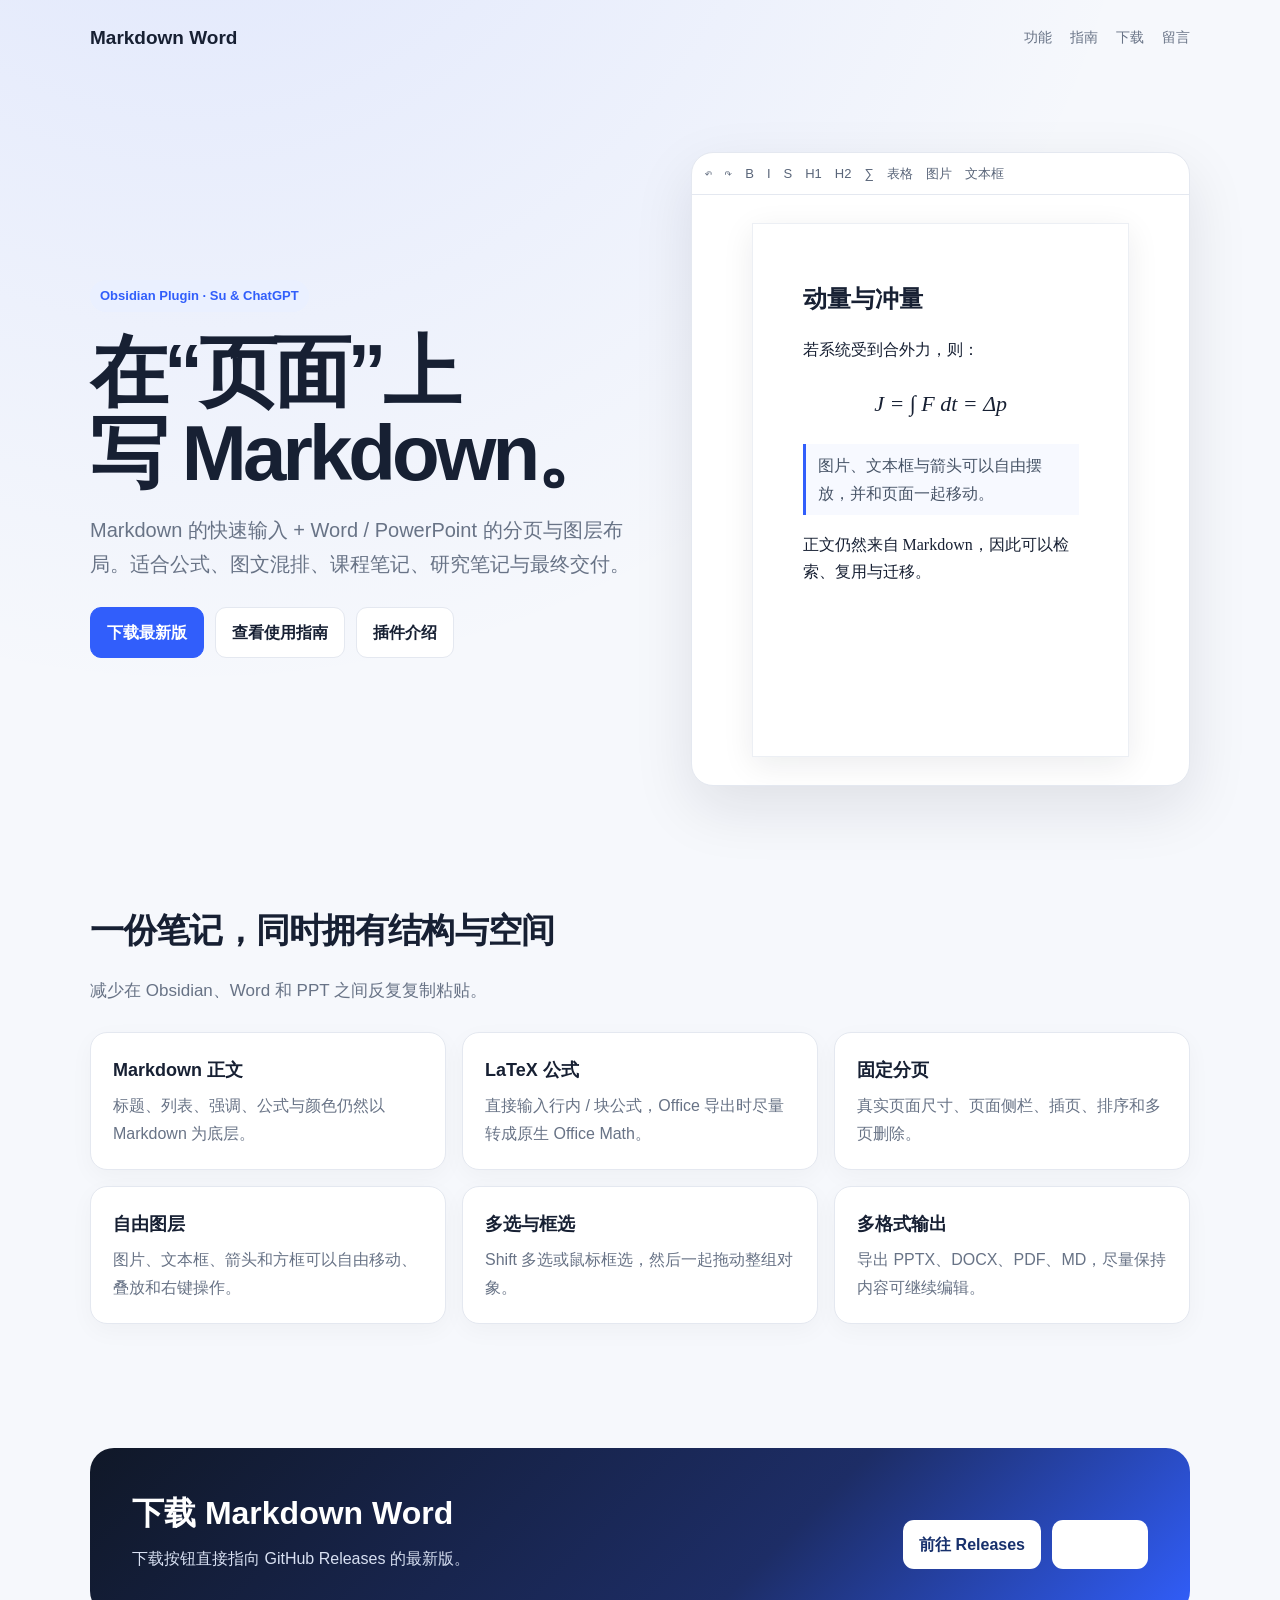
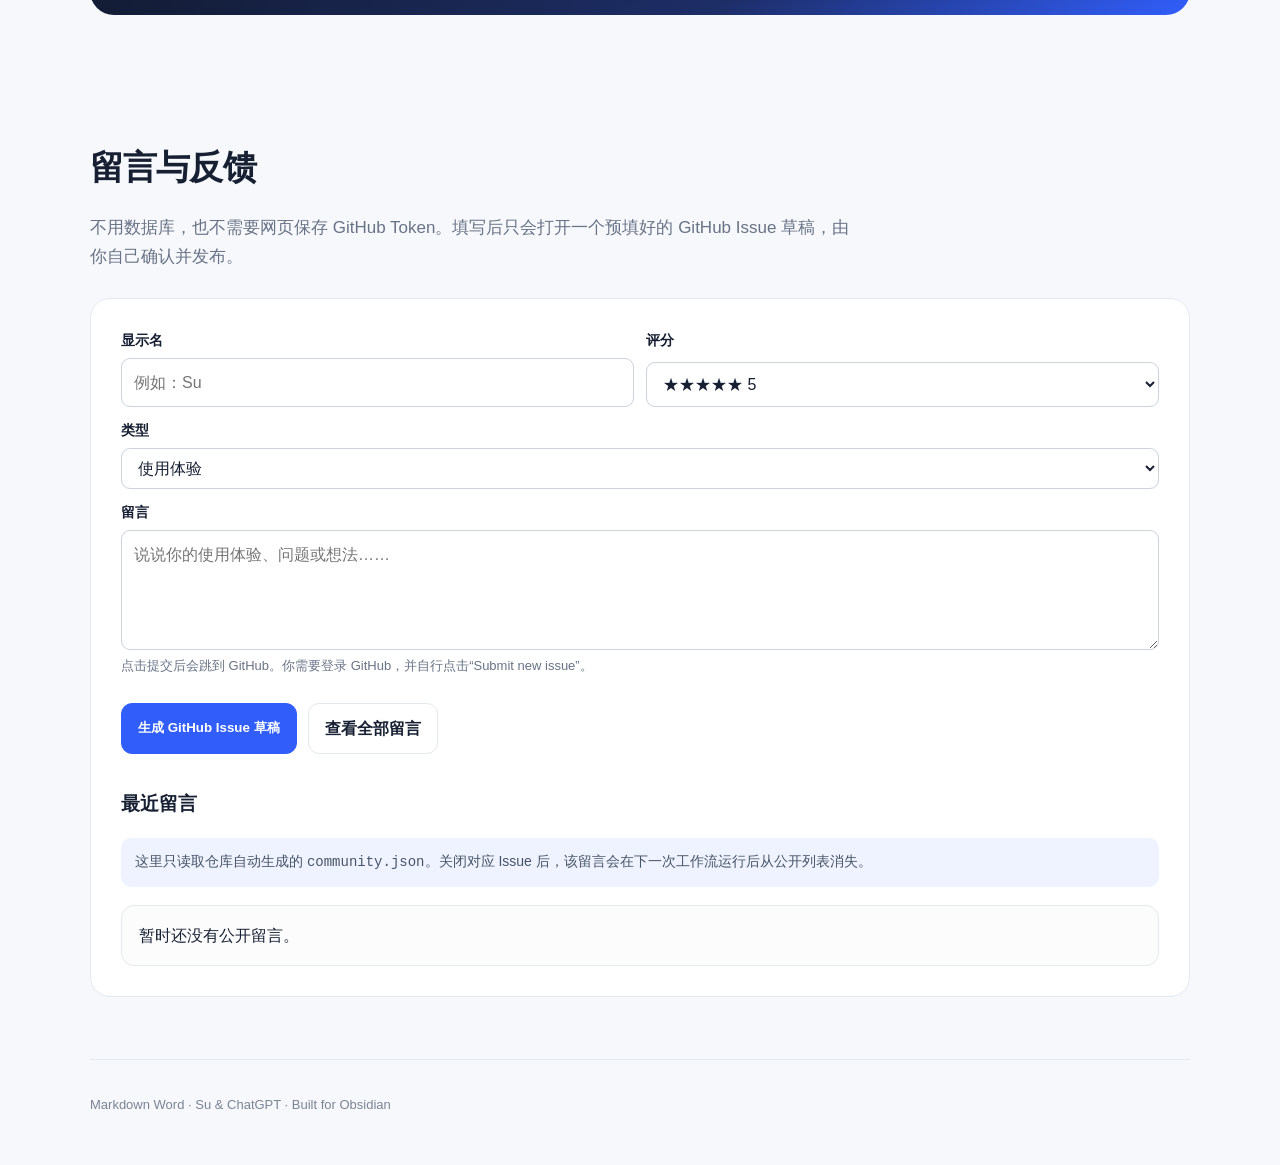
==== docs/index.html @ 2d20d978 "Initial Markdown Word release" ====
<!doctype html>
<html lang="zh-CN">
<head>
<meta charset="utf-8">
<meta name="viewport" content="width=device-width,initial-scale=1">
<meta name="description" content="Markdown Word — 在页面上写 Markdown 的 Obsidian 插件">
<title>Markdown Word</title>
<style>
:root{--bg:#f6f8fc;--card:#fff;--text:#172033;--muted:#687386;--line:#e4e8f0;--blue:#315efb;--dark:#101828;--soft:#eef3ff;--green:#0c8b62}
*{box-sizing:border-box}html{scroll-behavior:smooth}
body{margin:0;font-family:Inter,"Segoe UI","PingFang SC","Microsoft YaHei",sans-serif;color:var(--text);background:radial-gradient(circle at 15% -10%,rgba(49,94,251,.12),transparent 30%),var(--bg);line-height:1.7}
a{text-decoration:none;color:inherit}.wrap{width:min(1100px,92vw);margin:auto}
nav{display:flex;align-items:center;justify-content:space-between;padding:22px 0}.brand{font-weight:850;font-size:19px}.navlinks{display:flex;gap:18px;color:var(--muted);font-size:14px}
.hero{padding:76px 0 54px;display:grid;grid-template-columns:1.05fr .95fr;gap:50px;align-items:center}
.badge{display:inline-block;padding:5px 10px;border-radius:999px;background:#eaf0ff;color:var(--blue);font-size:13px;font-weight:750}
h1{font-size:clamp(46px,7vw,78px);line-height:1.03;letter-spacing:-.05em;margin:20px 0 18px}
.lead{font-size:20px;color:var(--muted);max-width:680px}
.actions{display:flex;gap:11px;flex-wrap:wrap;margin-top:26px}.btn{display:inline-flex;align-items:center;justify-content:center;padding:11px 16px;border-radius:11px;font-weight:750;border:1px solid var(--line);background:white;cursor:pointer}.btn.primary{color:white;background:var(--blue);border-color:var(--blue)}
.mock{background:#fff;border:1px solid var(--line);border-radius:22px;box-shadow:0 22px 60px rgba(16,24,40,.10);overflow:hidden}
.toolbar{height:42px;padding:0 13px;border-bottom:1px solid var(--line);display:flex;align-items:center;gap:11px;color:#596579;font-size:13px}.page{width:76%;aspect-ratio:210/297;margin:28px auto;background:#fff;border:1px solid #eceff4;box-shadow:0 8px 30px rgba(16,24,40,.08);padding:11% 10%;font-family:Georgia,"Times New Roman","Songti SC",serif}.page h3{font-size:24px;margin:0 0 15px}.math{text-align:center;font-size:22px;font-style:italic;margin:22px 0}.note{border-left:3px solid var(--blue);padding:8px 12px;background:#f7f9ff;color:#475467}
section{padding:62px 0}.head{max-width:760px;margin-bottom:26px}.head h2{font-size:34px;margin:0 0 8px;letter-spacing:-.025em}.head p{color:var(--muted);font-size:17px}
.grid{display:grid;grid-template-columns:repeat(3,1fr);gap:16px}.card{background:var(--card);border:1px solid var(--line);padding:22px;border-radius:17px;box-shadow:0 7px 24px rgba(16,24,40,.035)}.card b{font-size:18px}.card p{color:var(--muted);margin:7px 0 0}
.download{background:linear-gradient(135deg,#101828,#1d2d66 62%,#315efb);color:white;border-radius:24px;padding:38px 42px;display:flex;justify-content:space-between;gap:30px;align-items:center}.download p{color:#d8e0f2;margin:5px 0}.download .btn{border:0}
.feedback{background:white;border:1px solid var(--line);border-radius:20px;padding:30px}
.form-grid{display:grid;grid-template-columns:1fr 1fr;gap:12px}.field{display:grid;gap:5px}.field.full{grid-column:1/-1}
label{font-weight:700;font-size:14px}input,select,textarea{width:100%;font:inherit;padding:10px 12px;border:1px solid #ccd3df;border-radius:9px;background:#fff;color:var(--text)}textarea{min-height:120px;resize:vertical}
.hint{font-size:13px;color:var(--muted)}.community-list{display:grid;gap:12px;margin-top:18px}
.comment{padding:16px 17px;border:1px solid var(--line);border-radius:13px;background:#fcfcfd}.comment-top{display:flex;justify-content:space-between;gap:14px}.comment-name{font-weight:800}.comment-meta{color:var(--muted);font-size:13px}.stars{color:#e29a00;letter-spacing:1px}.comment p{white-space:pre-wrap;margin:9px 0 0}
.notice{padding:12px 14px;background:var(--soft);border-radius:10px;color:#475467;font-size:14px}
footer{padding:34px 0 50px;color:#7b8494;font-size:13px;border-top:1px solid var(--line)}
@media(max-width:820px){.hero{grid-template-columns:1fr}.grid,.form-grid{grid-template-columns:1fr}.field.full{grid-column:auto}.download{display:block}.download .actions{margin-top:20px}.navlinks{display:none}}
</style>
</head>
<body>
<div class="wrap">
<nav>
  <div class="brand">Markdown Word</div>
  <div class="navlinks"><a href="#features">功能</a><a href="guide.html">指南</a><a href="#download">下载</a><a href="#feedback">留言</a></div>
</nav>

<header class="hero">
  <div>
    <span class="badge">Obsidian Plugin · Su &amp; ChatGPT</span>
    <h1>在“页面”上<br>写 Markdown。</h1>
    <p class="lead">Markdown 的快速输入 + Word / PowerPoint 的分页与图层布局。适合公式、图文混排、课程笔记、研究笔记与最终交付。</p>
    <div class="actions">
      <a class="btn primary" href="https://github.com/skc-bio/markdown-word/releases/latest">下载最新版</a>
      <a class="btn" href="guide.html">查看使用指南</a>
      <a class="btn" href="intro.html">插件介绍</a>
    </div>
  </div>
  <div class="mock">
    <div class="toolbar">↶　↷　B　I　S　H1　H2　∑　表格　图片　文本框</div>
    <div class="page"><h3>动量与冲量</h3><p>若系统受到合外力，则：</p><div class="math">J = ∫ F dt = Δp</div><p class="note">图片、文本框与箭头可以自由摆放，并和页面一起移动。</p><p>正文仍然来自 Markdown，因此可以检索、复用与迁移。</p></div>
  </div>
</header>

<section id="features">
  <div class="head"><h2>一份笔记，同时拥有结构与空间</h2><p>减少在 Obsidian、Word 和 PPT 之间反复复制粘贴。</p></div>
  <div class="grid">
    <div class="card"><b>Markdown 正文</b><p>标题、列表、强调、公式与颜色仍然以 Markdown 为底层。</p></div>
    <div class="card"><b>LaTeX 公式</b><p>直接输入行内 / 块公式，Office 导出时尽量转成原生 Office Math。</p></div>
    <div class="card"><b>固定分页</b><p>真实页面尺寸、页面侧栏、插页、排序和多页删除。</p></div>
    <div class="card"><b>自由图层</b><p>图片、文本框、箭头和方框可以自由移动、叠放和右键操作。</p></div>
    <div class="card"><b>多选与框选</b><p>Shift 多选或鼠标框选，然后一起拖动整组对象。</p></div>
    <div class="card"><b>多格式输出</b><p>导出 PPTX、DOCX、PDF、MD，尽量保持内容可继续编辑。</p></div>
  </div>
</section>

<section id="download">
  <div class="download">
    <div><h2 style="margin:0;font-size:32px">下载 Markdown Word</h2><p>下载按钮直接指向 GitHub Releases 的最新版。</p></div>
    <div class="actions"><a class="btn primary" style="background:white;color:#17306c" href="https://github.com/skc-bio/markdown-word/releases/latest">前往 Releases</a><a class="btn" href="guide.html">安装教程</a></div>
  </div>
</section>

<section id="feedback">
  <div class="head"><h2>留言与反馈</h2><p>不用数据库，也不需要网页保存 GitHub Token。填写后只会打开一个预填好的 GitHub Issue 草稿，由你自己确认并发布。</p></div>
  <div class="feedback">
    <div class="form-grid">
      <div class="field"><label for="name">显示名</label><input id="name" maxlength="40" placeholder="例如：Su"></div>
      <div class="field"><label for="rating">评分</label><select id="rating"><option value="5">★★★★★ 5</option><option value="4">★★★★☆ 4</option><option value="3">★★★☆☆ 3</option><option value="2">★★☆☆☆ 2</option><option value="1">★☆☆☆☆ 1</option></select></div>
      <div class="field full"><label for="type">类型</label><select id="type"><option>使用体验</option><option>Bug 反馈</option><option>功能建议</option><option>其他</option></select></div>
      <div class="field full"><label for="message">留言</label><textarea id="message" maxlength="2000" placeholder="说说你的使用体验、问题或想法……"></textarea><div class="hint">点击提交后会跳到 GitHub。你需要登录 GitHub，并自行点击“Submit new issue”。</div></div>
    </div>
    <div class="actions"><button class="btn primary" id="submitFeedback">生成 GitHub Issue 草稿</button><a class="btn" href="https://github.com/skc-bio/markdown-word/issues?q=is%3Aissue+label%3Acommunity">查看全部留言</a></div>

    <h3 style="margin-top:34px">最近留言</h3>
    <div class="notice">这里只读取仓库自动生成的 <code>community.json</code>。关闭对应 Issue 后，该留言会在下一次工作流运行后从公开列表消失。</div>
    <div id="communityList" class="community-list"><div class="comment">正在读取公开留言……</div></div>
  </div>
</section>

<footer>Markdown Word · Su &amp; ChatGPT · Built for Obsidian</footer>
</div>

<script>
const REPO = "skc-bio/markdown-word";

document.getElementById("submitFeedback").addEventListener("click", () => {
  const name = document.getElementById("name").value.trim() || "匿名用户";
  const rating = document.getElementById("rating").value;
  const type = document.getElementById("type").value;
  const message = document.getElementById("message").value.trim();
  if (!message) { alert("请先填写留言。"); return; }

  const title = `[Community] ${type} - ${name}`;
  const body = `<!-- markdown-word-community -->
## Markdown Word 社区留言

- 显示名: ${name}
- 评分: ${rating}
- 类型: ${type}

### 留言
${message}

---
由 Markdown Word 项目页生成。`;
  const url = `https://github.com/${REPO}/issues/new?labels=community&title=${encodeURIComponent(title)}&body=${encodeURIComponent(body)}`;
  window.open(url, "_blank", "noopener");
});

function stars(n) {
  n = Math.max(1, Math.min(5, Number(n) || 5));
  return "★".repeat(n) + "☆".repeat(5 - n);
}
function escText(el, text) { el.textContent = text == null ? "" : String(text); }

fetch("./community.json", {cache:"no-store"})
  .then(r => r.ok ? r.json() : [])
  .then(items => {
    const list = document.getElementById("communityList");
    list.replaceChildren();
    if (!Array.isArray(items) || !items.length) {
      const d = document.createElement("div"); d.className="comment"; d.textContent="暂时还没有公开留言。"; list.appendChild(d); return;
    }
    items.slice(0, 20).forEach(item => {
      const d=document.createElement("div"); d.className="comment";
      const top=document.createElement("div"); top.className="comment-top";
      const left=document.createElement("div");
      const name=document.createElement("div"); name.className="comment-name"; escText(name,item.name||"匿名用户");
      const meta=document.createElement("div"); meta.className="comment-meta"; escText(meta, `${item.type||"留言"} · ${new Date(item.created_at).toLocaleString()}`);
      left.append(name,meta);
      const rate=document.createElement("div"); rate.className="stars"; escText(rate,stars(item.rating));
      top.append(left,rate);
      const p=document.createElement("p"); escText(p,item.message||"");
      const a=document.createElement("a"); a.href=item.url; a.target="_blank"; a.rel="noopener"; a.className="comment-meta"; a.textContent="在 GitHub 查看";
      d.append(top,p,a); list.appendChild(d);
    });
  })
  .catch(() => {
    const list=document.getElementById("communityList"); list.textContent="暂时无法读取留言快照。";
  });
</script>
</body>
</html>
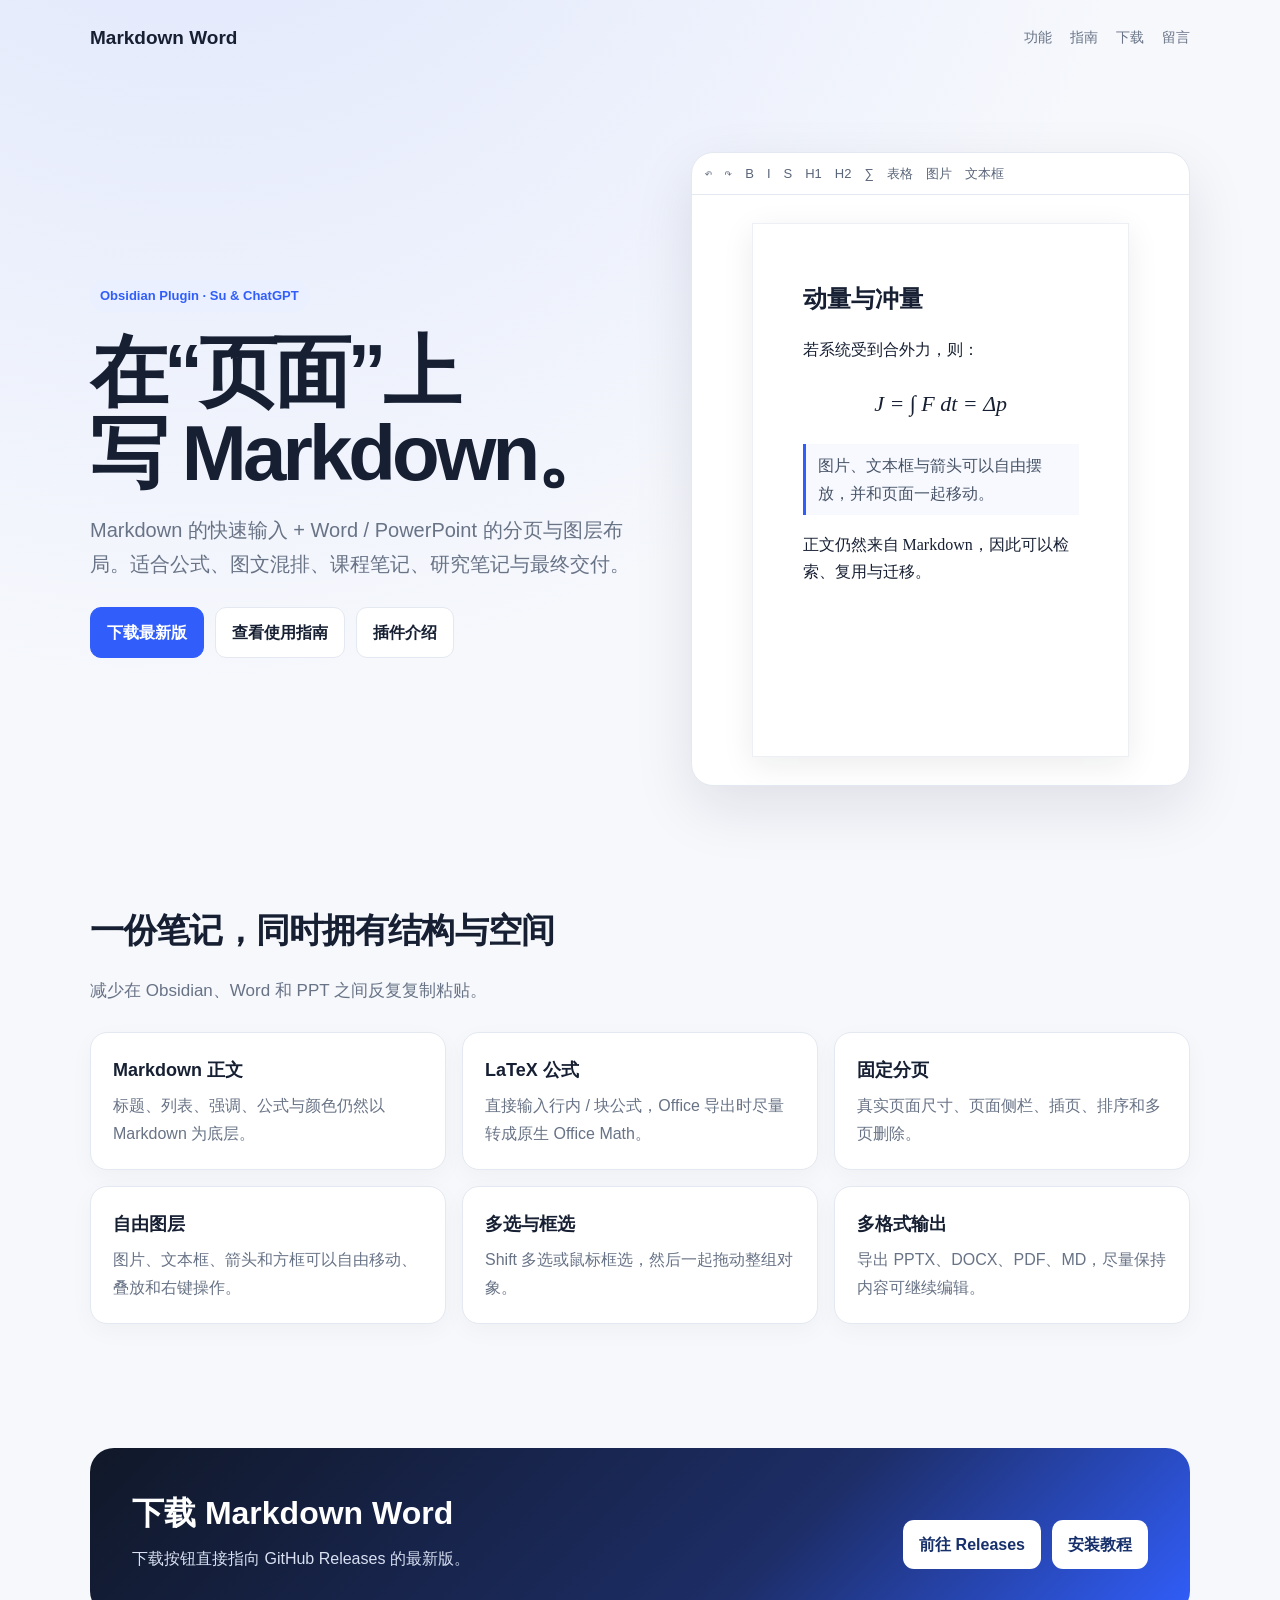
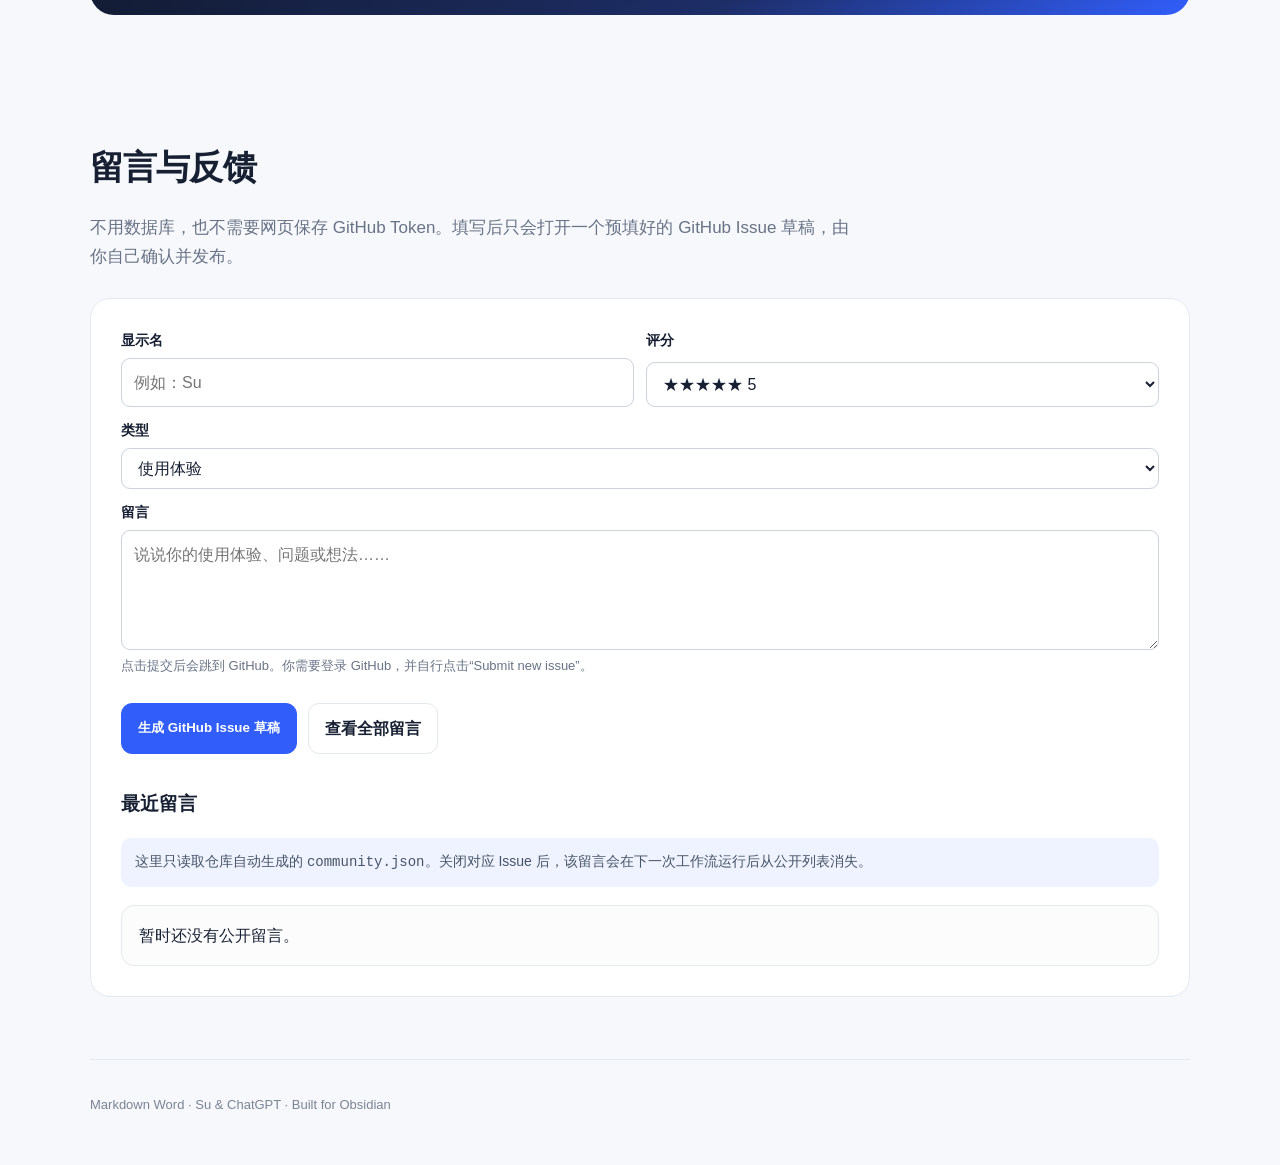
==== commit 0411fe47: "fix download button color Added hover effect and background color to download button." ====
--- a/docs/index.html
+++ b/docs/index.html
@@ -20,7 +20,15 @@
 .toolbar{height:42px;padding:0 13px;border-bottom:1px solid var(--line);display:flex;align-items:center;gap:11px;color:#596579;font-size:13px}.page{width:76%;aspect-ratio:210/297;margin:28px auto;background:#fff;border:1px solid #eceff4;box-shadow:0 8px 30px rgba(16,24,40,.08);padding:11% 10%;font-family:Georgia,"Times New Roman","Songti SC",serif}.page h3{font-size:24px;margin:0 0 15px}.math{text-align:center;font-size:22px;font-style:italic;margin:22px 0}.note{border-left:3px solid var(--blue);padding:8px 12px;background:#f7f9ff;color:#475467}
 section{padding:62px 0}.head{max-width:760px;margin-bottom:26px}.head h2{font-size:34px;margin:0 0 8px;letter-spacing:-.025em}.head p{color:var(--muted);font-size:17px}
 .grid{display:grid;grid-template-columns:repeat(3,1fr);gap:16px}.card{background:var(--card);border:1px solid var(--line);padding:22px;border-radius:17px;box-shadow:0 7px 24px rgba(16,24,40,.035)}.card b{font-size:18px}.card p{color:var(--muted);margin:7px 0 0}
-.download{background:linear-gradient(135deg,#101828,#1d2d66 62%,#315efb);color:white;border-radius:24px;padding:38px 42px;display:flex;justify-content:space-between;gap:30px;align-items:center}.download p{color:#d8e0f2;margin:5px 0}.download .btn{border:0}
+.download{background:linear-gradient(135deg,#101828,#1d2d66 62%,#315efb);color:white;border-radius:24px;padding:38px 42px;display:flex;justify-content:space-between;gap:30px;align-items:center}.download p{color:#d8e0f2;margin:5px 0}.download .btn{
+  border:0;
+  background:white;
+  color:#17306c;
+}
+
+.download .btn:hover{
+  background:#f5f7ff;
+}
 .feedback{background:white;border:1px solid var(--line);border-radius:20px;padding:30px}
 .form-grid{display:grid;grid-template-columns:1fr 1fr;gap:12px}.field{display:grid;gap:5px}.field.full{grid-column:1/-1}
 label{font-weight:700;font-size:14px}input,select,textarea{width:100%;font:inherit;padding:10px 12px;border:1px solid #ccd3df;border-radius:9px;background:#fff;color:var(--text)}textarea{min-height:120px;resize:vertical}
@@ -83,7 +91,7 @@
       <div class="field full"><label for="type">类型</label><select id="type"><option>使用体验</option><option>Bug 反馈</option><option>功能建议</option><option>其他</option></select></div>
       <div class="field full"><label for="message">留言</label><textarea id="message" maxlength="2000" placeholder="说说你的使用体验、问题或想法……"></textarea><div class="hint">点击提交后会跳到 GitHub。你需要登录 GitHub，并自行点击“Submit new issue”。</div></div>
     </div>
-    <div class="actions"><button class="btn primary" id="submitFeedback">生成 GitHub Issue 草稿</button><a class="btn" href="https://github.com/skc-bio/markdown-word/issues?q=is%3Aissue+label%3Acommunity">查看全部留言</a></div>
+    <div class="actions"><button class="btn primary" id="submitFeedback">生成 GitHub Issue 草稿</button><a class="btn" href="https://github.com/skc-bio/markdown-word/issues?q=is%3Aissue+is%3Aopen+%5BCommunity%5D+in%3Atitle">查看全部留言</a></div>
 
     <h3 style="margin-top:34px">最近留言</h3>
     <div class="notice">这里只读取仓库自动生成的 <code>community.json</code>。关闭对应 Issue 后，该留言会在下一次工作流运行后从公开列表消失。</div>
@@ -117,7 +125,7 @@
 
 ---
 由 Markdown Word 项目页生成。`;
-  const url = `https://github.com/${REPO}/issues/new?labels=community&title=${encodeURIComponent(title)}&body=${encodeURIComponent(body)}`;
+  const url = `https://github.com/${REPO}/issues/new?title=${encodeURIComponent(title)}&body=${encodeURIComponent(body)}`;
   window.open(url, "_blank", "noopener");
 });
 
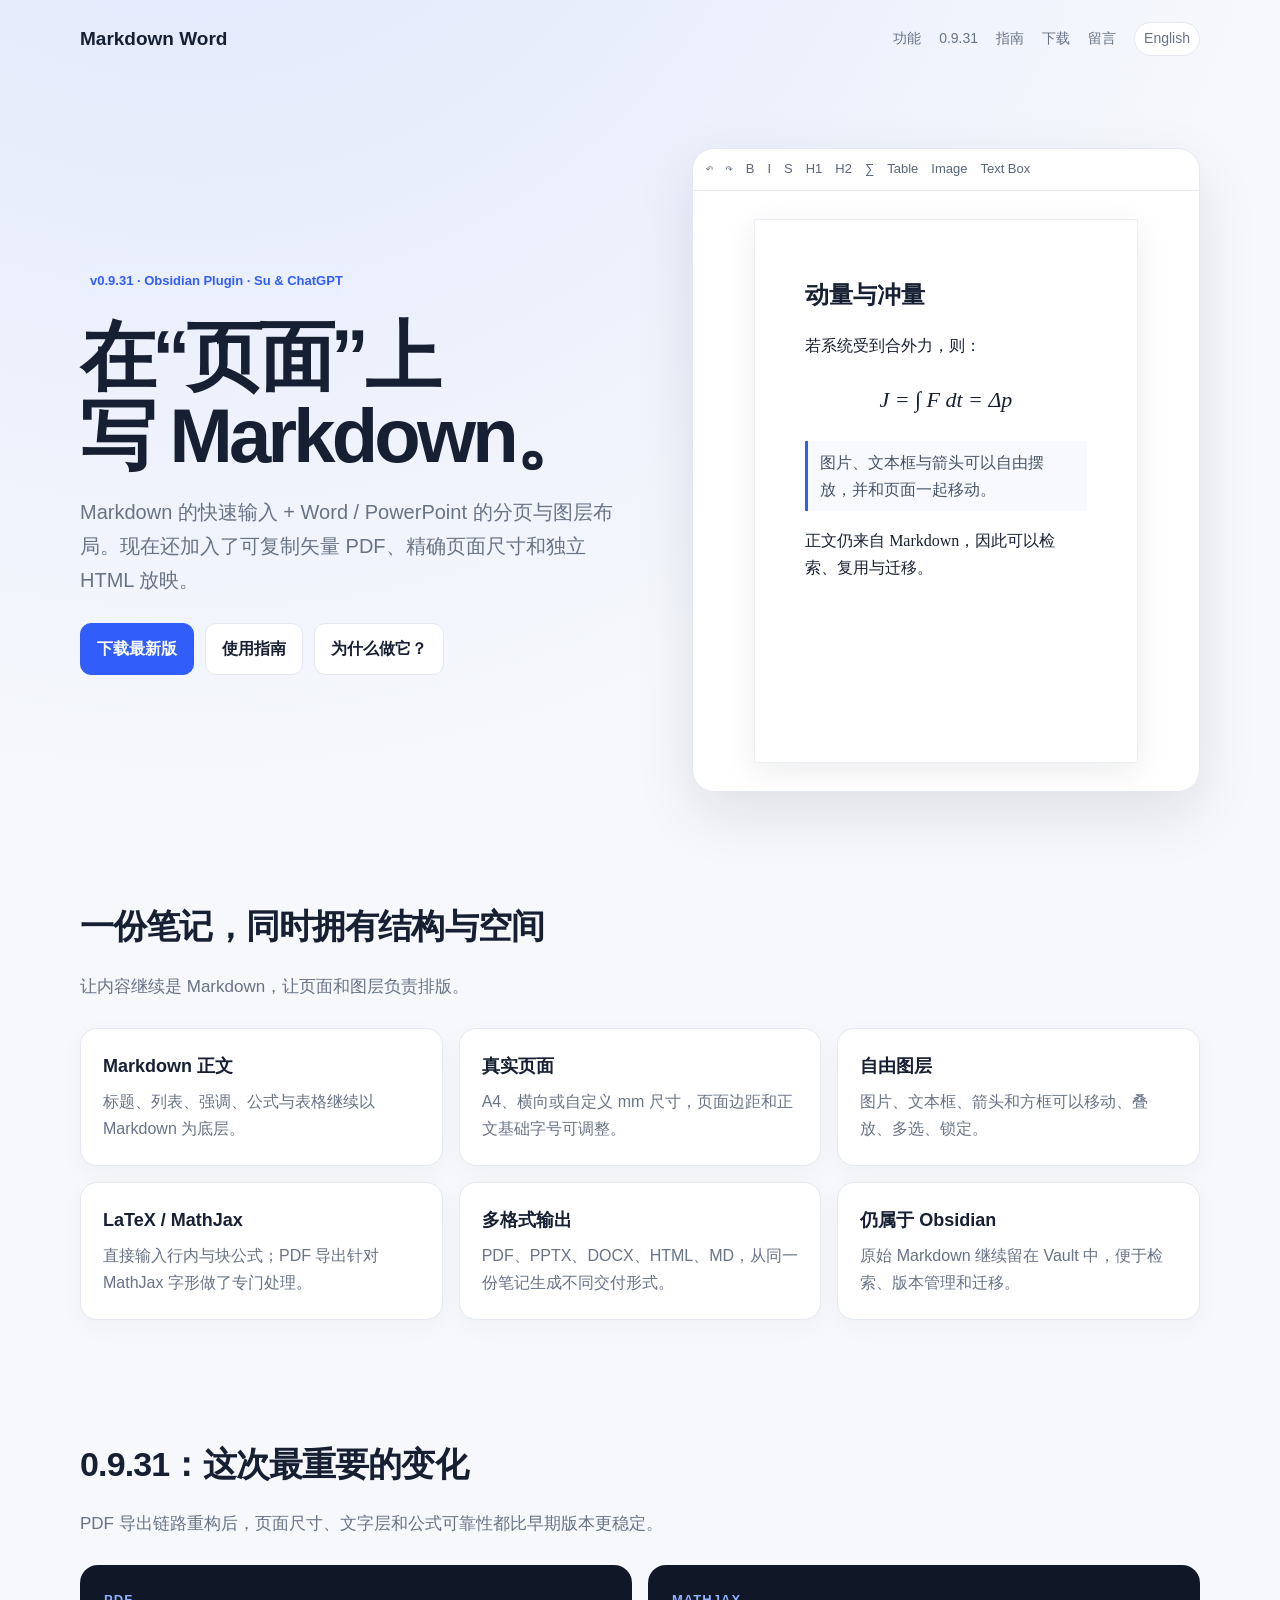
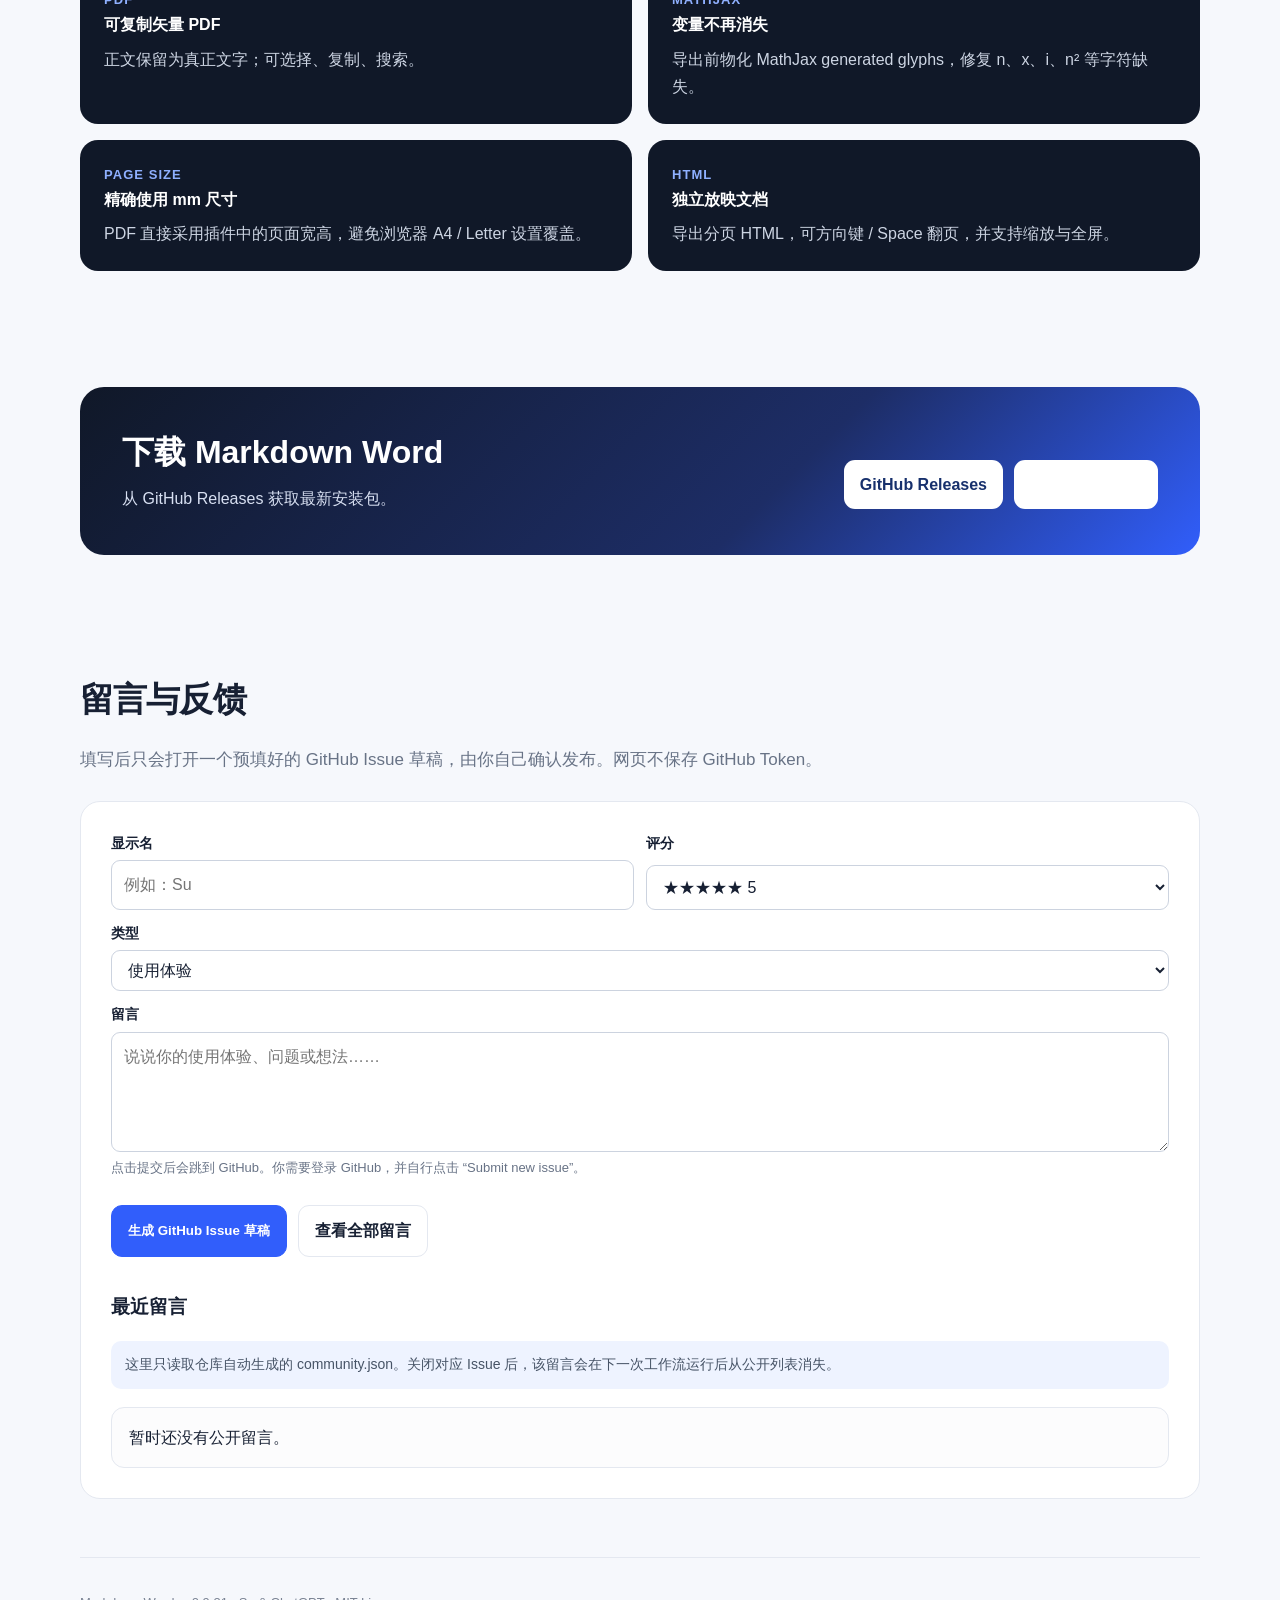
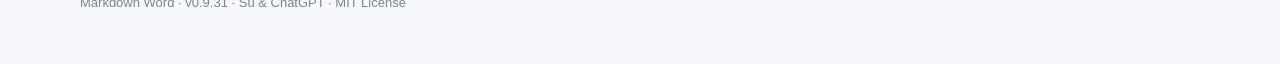
==== commit 990c985a: "Update to 0.9.31" ====
--- a/docs/index.html
+++ b/docs/index.html
@@ -1,119 +1,23 @@
-<!doctype html>
-<html lang="zh-CN">
-<head>
-<meta charset="utf-8">
-<meta name="viewport" content="width=device-width,initial-scale=1">
-<meta name="description" content="Markdown Word — 在页面上写 Markdown 的 Obsidian 插件">
-<title>Markdown Word</title>
-<style>
+<!doctype html><html lang="zh-CN"><head><meta charset="utf-8"><meta name="viewport" content="width=device-width,initial-scale=1"><meta name="description" content="Markdown Word：Obsidian 分页 Markdown 编辑器，支持自由图层、公式、可复制矢量 PDF、PPTX/DOCX/HTML 导出。"><title>Markdown Word — 在页面上写 Markdown</title><style>
 :root{--bg:#f6f8fc;--card:#fff;--text:#172033;--muted:#687386;--line:#e4e8f0;--blue:#315efb;--dark:#101828;--soft:#eef3ff;--green:#0c8b62}
-*{box-sizing:border-box}html{scroll-behavior:smooth}
-body{margin:0;font-family:Inter,"Segoe UI","PingFang SC","Microsoft YaHei",sans-serif;color:var(--text);background:radial-gradient(circle at 15% -10%,rgba(49,94,251,.12),transparent 30%),var(--bg);line-height:1.7}
-a{text-decoration:none;color:inherit}.wrap{width:min(1100px,92vw);margin:auto}
-nav{display:flex;align-items:center;justify-content:space-between;padding:22px 0}.brand{font-weight:850;font-size:19px}.navlinks{display:flex;gap:18px;color:var(--muted);font-size:14px}
-.hero{padding:76px 0 54px;display:grid;grid-template-columns:1.05fr .95fr;gap:50px;align-items:center}
-.badge{display:inline-block;padding:5px 10px;border-radius:999px;background:#eaf0ff;color:var(--blue);font-size:13px;font-weight:750}
-h1{font-size:clamp(46px,7vw,78px);line-height:1.03;letter-spacing:-.05em;margin:20px 0 18px}
-.lead{font-size:20px;color:var(--muted);max-width:680px}
-.actions{display:flex;gap:11px;flex-wrap:wrap;margin-top:26px}.btn{display:inline-flex;align-items:center;justify-content:center;padding:11px 16px;border-radius:11px;font-weight:750;border:1px solid var(--line);background:white;cursor:pointer}.btn.primary{color:white;background:var(--blue);border-color:var(--blue)}
-.mock{background:#fff;border:1px solid var(--line);border-radius:22px;box-shadow:0 22px 60px rgba(16,24,40,.10);overflow:hidden}
-.toolbar{height:42px;padding:0 13px;border-bottom:1px solid var(--line);display:flex;align-items:center;gap:11px;color:#596579;font-size:13px}.page{width:76%;aspect-ratio:210/297;margin:28px auto;background:#fff;border:1px solid #eceff4;box-shadow:0 8px 30px rgba(16,24,40,.08);padding:11% 10%;font-family:Georgia,"Times New Roman","Songti SC",serif}.page h3{font-size:24px;margin:0 0 15px}.math{text-align:center;font-size:22px;font-style:italic;margin:22px 0}.note{border-left:3px solid var(--blue);padding:8px 12px;background:#f7f9ff;color:#475467}
-section{padding:62px 0}.head{max-width:760px;margin-bottom:26px}.head h2{font-size:34px;margin:0 0 8px;letter-spacing:-.025em}.head p{color:var(--muted);font-size:17px}
-.grid{display:grid;grid-template-columns:repeat(3,1fr);gap:16px}.card{background:var(--card);border:1px solid var(--line);padding:22px;border-radius:17px;box-shadow:0 7px 24px rgba(16,24,40,.035)}.card b{font-size:18px}.card p{color:var(--muted);margin:7px 0 0}
-.download{background:linear-gradient(135deg,#101828,#1d2d66 62%,#315efb);color:white;border-radius:24px;padding:38px 42px;display:flex;justify-content:space-between;gap:30px;align-items:center}.download p{color:#d8e0f2;margin:5px 0}.download .btn{
-  border:0;
-  background:white;
-  color:#17306c;
-}
-
-.download .btn:hover{
-  background:#f5f7ff;
-}
-.feedback{background:white;border:1px solid var(--line);border-radius:20px;padding:30px}
-.form-grid{display:grid;grid-template-columns:1fr 1fr;gap:12px}.field{display:grid;gap:5px}.field.full{grid-column:1/-1}
-label{font-weight:700;font-size:14px}input,select,textarea{width:100%;font:inherit;padding:10px 12px;border:1px solid #ccd3df;border-radius:9px;background:#fff;color:var(--text)}textarea{min-height:120px;resize:vertical}
-.hint{font-size:13px;color:var(--muted)}.community-list{display:grid;gap:12px;margin-top:18px}
-.comment{padding:16px 17px;border:1px solid var(--line);border-radius:13px;background:#fcfcfd}.comment-top{display:flex;justify-content:space-between;gap:14px}.comment-name{font-weight:800}.comment-meta{color:var(--muted);font-size:13px}.stars{color:#e29a00;letter-spacing:1px}.comment p{white-space:pre-wrap;margin:9px 0 0}
-.notice{padding:12px 14px;background:var(--soft);border-radius:10px;color:#475467;font-size:14px}
-footer{padding:34px 0 50px;color:#7b8494;font-size:13px;border-top:1px solid var(--line)}
-@media(max-width:820px){.hero{grid-template-columns:1fr}.grid,.form-grid{grid-template-columns:1fr}.field.full{grid-column:auto}.download{display:block}.download .actions{margin-top:20px}.navlinks{display:none}}
-</style>
-</head>
-<body>
-<div class="wrap">
-<nav>
-  <div class="brand">Markdown Word</div>
-  <div class="navlinks"><a href="#features">功能</a><a href="guide.html">指南</a><a href="#download">下载</a><a href="#feedback">留言</a></div>
-</nav>
-
-<header class="hero">
-  <div>
-    <span class="badge">Obsidian Plugin · Su &amp; ChatGPT</span>
-    <h1>在“页面”上<br>写 Markdown。</h1>
-    <p class="lead">Markdown 的快速输入 + Word / PowerPoint 的分页与图层布局。适合公式、图文混排、课程笔记、研究笔记与最终交付。</p>
-    <div class="actions">
-      <a class="btn primary" href="https://github.com/skc-bio/markdown-word/releases/latest">下载最新版</a>
-      <a class="btn" href="guide.html">查看使用指南</a>
-      <a class="btn" href="intro.html">插件介绍</a>
-    </div>
-  </div>
-  <div class="mock">
-    <div class="toolbar">↶　↷　B　I　S　H1　H2　∑　表格　图片　文本框</div>
-    <div class="page"><h3>动量与冲量</h3><p>若系统受到合外力，则：</p><div class="math">J = ∫ F dt = Δp</div><p class="note">图片、文本框与箭头可以自由摆放，并和页面一起移动。</p><p>正文仍然来自 Markdown，因此可以检索、复用与迁移。</p></div>
-  </div>
-</header>
-
-<section id="features">
-  <div class="head"><h2>一份笔记，同时拥有结构与空间</h2><p>减少在 Obsidian、Word 和 PPT 之间反复复制粘贴。</p></div>
-  <div class="grid">
-    <div class="card"><b>Markdown 正文</b><p>标题、列表、强调、公式与颜色仍然以 Markdown 为底层。</p></div>
-    <div class="card"><b>LaTeX 公式</b><p>直接输入行内 / 块公式，Office 导出时尽量转成原生 Office Math。</p></div>
-    <div class="card"><b>固定分页</b><p>真实页面尺寸、页面侧栏、插页、排序和多页删除。</p></div>
-    <div class="card"><b>自由图层</b><p>图片、文本框、箭头和方框可以自由移动、叠放和右键操作。</p></div>
-    <div class="card"><b>多选与框选</b><p>Shift 多选或鼠标框选，然后一起拖动整组对象。</p></div>
-    <div class="card"><b>多格式输出</b><p>导出 PPTX、DOCX、PDF、MD，尽量保持内容可继续编辑。</p></div>
-  </div>
-</section>
-
-<section id="download">
-  <div class="download">
-    <div><h2 style="margin:0;font-size:32px">下载 Markdown Word</h2><p>下载按钮直接指向 GitHub Releases 的最新版。</p></div>
-    <div class="actions"><a class="btn primary" style="background:white;color:#17306c" href="https://github.com/skc-bio/markdown-word/releases/latest">前往 Releases</a><a class="btn" href="guide.html">安装教程</a></div>
-  </div>
-</section>
-
-<section id="feedback">
-  <div class="head"><h2>留言与反馈</h2><p>不用数据库，也不需要网页保存 GitHub Token。填写后只会打开一个预填好的 GitHub Issue 草稿，由你自己确认并发布。</p></div>
-  <div class="feedback">
-    <div class="form-grid">
-      <div class="field"><label for="name">显示名</label><input id="name" maxlength="40" placeholder="例如：Su"></div>
-      <div class="field"><label for="rating">评分</label><select id="rating"><option value="5">★★★★★ 5</option><option value="4">★★★★☆ 4</option><option value="3">★★★☆☆ 3</option><option value="2">★★☆☆☆ 2</option><option value="1">★☆☆☆☆ 1</option></select></div>
-      <div class="field full"><label for="type">类型</label><select id="type"><option>使用体验</option><option>Bug 反馈</option><option>功能建议</option><option>其他</option></select></div>
-      <div class="field full"><label for="message">留言</label><textarea id="message" maxlength="2000" placeholder="说说你的使用体验、问题或想法……"></textarea><div class="hint">点击提交后会跳到 GitHub。你需要登录 GitHub，并自行点击“Submit new issue”。</div></div>
-    </div>
-    <div class="actions"><button class="btn primary" id="submitFeedback">生成 GitHub Issue 草稿</button><a class="btn" href="https://github.com/skc-bio/markdown-word/issues?q=is%3Aissue+is%3Aopen+%5BCommunity%5D+in%3Atitle">查看全部留言</a></div>
-
-    <h3 style="margin-top:34px">最近留言</h3>
-    <div class="notice">这里只读取仓库自动生成的 <code>community.json</code>。关闭对应 Issue 后，该留言会在下一次工作流运行后从公开列表消失。</div>
-    <div id="communityList" class="community-list"><div class="comment">正在读取公开留言……</div></div>
-  </div>
-</section>
-
-<footer>Markdown Word · Su &amp; ChatGPT · Built for Obsidian</footer>
-</div>
-
+*{box-sizing:border-box}html{scroll-behavior:smooth}body{margin:0;font-family:Inter,"Segoe UI","PingFang SC","Microsoft YaHei",sans-serif;color:var(--text);background:radial-gradient(circle at 15% -10%,rgba(49,94,251,.12),transparent 30%),var(--bg);line-height:1.7}a{text-decoration:none;color:inherit}.wrap{width:min(1120px,92vw);margin:auto}
+nav{display:flex;align-items:center;justify-content:space-between;padding:22px 0}.brand{font-weight:850;font-size:19px}.navlinks{display:flex;gap:18px;color:var(--muted);font-size:14px;align-items:center}.lang{padding:4px 9px;border:1px solid var(--line);border-radius:999px;background:white}
+.hero{padding:70px 0 48px;display:grid;grid-template-columns:1.05fr .95fr;gap:50px;align-items:center}.badge{display:inline-block;padding:5px 10px;border-radius:999px;background:#eaf0ff;color:var(--blue);font-size:13px;font-weight:750}h1{font-size:clamp(44px,7vw,76px);line-height:1.04;letter-spacing:-.05em;margin:20px 0 18px}.lead{font-size:20px;color:var(--muted);max-width:720px}.actions{display:flex;gap:11px;flex-wrap:wrap;margin-top:26px}.btn{display:inline-flex;align-items:center;justify-content:center;padding:11px 16px;border-radius:11px;font-weight:750;border:1px solid var(--line);background:white;cursor:pointer}.btn.primary{color:white;background:var(--blue);border-color:var(--blue)}
+.mock{background:#fff;border:1px solid var(--line);border-radius:22px;box-shadow:0 22px 60px rgba(16,24,40,.10);overflow:hidden}.toolbar{height:42px;padding:0 13px;border-bottom:1px solid var(--line);display:flex;align-items:center;gap:11px;color:#596579;font-size:13px}.page{width:76%;aspect-ratio:210/297;margin:28px auto;background:#fff;border:1px solid #eceff4;box-shadow:0 8px 30px rgba(16,24,40,.08);padding:11% 10%;font-family:Georgia,"Times New Roman","Songti SC",serif}.page h3{font-size:24px;margin:0 0 15px}.math{text-align:center;font-size:22px;font-style:italic;margin:22px 0}.note{border-left:3px solid var(--blue);padding:8px 12px;background:#f7f9ff;color:#475467}
+section{padding:58px 0}.head{max-width:800px;margin-bottom:26px}.head h2{font-size:34px;margin:0 0 8px;letter-spacing:-.025em}.head p{color:var(--muted);font-size:17px}.grid{display:grid;grid-template-columns:repeat(3,1fr);gap:16px}.card{background:var(--card);border:1px solid var(--line);padding:22px;border-radius:17px;box-shadow:0 7px 24px rgba(16,24,40,.035)}.card b{font-size:18px}.card p{color:var(--muted);margin:7px 0 0}.newgrid{display:grid;grid-template-columns:repeat(2,1fr);gap:16px}.newcard{background:#101828;color:white;border-radius:18px;padding:24px}.newcard p{color:#cdd5e3;margin:7px 0 0}.kicker{color:#8fb0ff;font-weight:800;font-size:13px;text-transform:uppercase;letter-spacing:.08em}
+.download{background:linear-gradient(135deg,#101828,#1d2d66 62%,#315efb);color:white;border-radius:24px;padding:38px 42px;display:flex;justify-content:space-between;gap:30px;align-items:center}.download p{color:#d8e0f2;margin:5px 0}.download .btn{border:0}.feedback{background:white;border:1px solid var(--line);border-radius:20px;padding:30px}.form-grid{display:grid;grid-template-columns:1fr 1fr;gap:12px}.field{display:grid;gap:5px}.field.full{grid-column:1/-1}label{font-weight:700;font-size:14px}input,select,textarea{width:100%;font:inherit;padding:10px 12px;border:1px solid #ccd3df;border-radius:9px;background:#fff;color:var(--text)}textarea{min-height:120px;resize:vertical}.hint{font-size:13px;color:var(--muted)}.community-list{display:grid;gap:12px;margin-top:18px}.comment{padding:16px 17px;border:1px solid var(--line);border-radius:13px;background:#fcfcfd}.comment-top{display:flex;justify-content:space-between;gap:14px}.comment-name{font-weight:800}.comment-meta{color:var(--muted);font-size:13px}.stars{color:#e29a00;letter-spacing:1px}.comment p{white-space:pre-wrap;margin:9px 0 0}.notice{padding:12px 14px;background:var(--soft);border-radius:10px;color:#475467;font-size:14px}footer{padding:34px 0 50px;color:#7b8494;font-size:13px;border-top:1px solid var(--line)}
+@media(max-width:820px){.hero{grid-template-columns:1fr}.grid,.newgrid,.form-grid{grid-template-columns:1fr}.field.full{grid-column:auto}.download{display:block}.download .actions{margin-top:20px}.navlinks a:not(.lang){display:none}}
+</style></head><body><div class="wrap">
+<nav><div class="brand">Markdown Word</div><div class="navlinks"><a href="#features">功能</a><a href="#new">0.9.31</a><a href="guide.html">指南</a><a href="#download">下载</a><a href="#feedback">留言</a><a class="lang" href="index.en.html">English</a></div></nav>
+<header class="hero"><div><span class="badge">v0.9.31 · Obsidian Plugin · Su &amp; ChatGPT</span><h1>在“页面”上<br>写 Markdown。</h1><p class="lead">Markdown 的快速输入 + Word / PowerPoint 的分页与图层布局。现在还加入了可复制矢量 PDF、精确页面尺寸和独立 HTML 放映。</p><div class="actions"><a class="btn primary" href="https://github.com/skc-bio/markdown-word/releases/latest">下载最新版</a><a class="btn" href="guide.html">使用指南</a><a class="btn" href="intro.html">为什么做它？</a></div></div><div class="mock"><div class="toolbar">↶　↷　B　I　S　H1　H2　∑　Table　Image　Text Box</div><div class="page"><h3>动量与冲量</h3><p>若系统受到合外力，则：</p><div class="math">J = ∫ F dt = Δp</div><p class="note">图片、文本框与箭头可以自由摆放，并和页面一起移动。</p><p>正文仍来自 Markdown，因此可以检索、复用与迁移。</p></div></div></header>
+<section id="features"><div class="head"><h2>一份笔记，同时拥有结构与空间</h2><p>让内容继续是 Markdown，让页面和图层负责排版。</p></div><div class="grid"><div class="card"><b>Markdown 正文</b><p>标题、列表、强调、公式与表格继续以 Markdown 为底层。</p></div><div class="card"><b>真实页面</b><p>A4、横向或自定义 mm 尺寸，页面边距和正文基础字号可调整。</p></div><div class="card"><b>自由图层</b><p>图片、文本框、箭头和方框可以移动、叠放、多选、锁定。</p></div><div class="card"><b>LaTeX / MathJax</b><p>直接输入行内与块公式；PDF 导出针对 MathJax 字形做了专门处理。</p></div><div class="card"><b>多格式输出</b><p>PDF、PPTX、DOCX、HTML、MD，从同一份笔记生成不同交付形式。</p></div><div class="card"><b>仍属于 Obsidian</b><p>原始 Markdown 继续留在 Vault 中，便于检索、版本管理和迁移。</p></div></div></section>
+<section id="new"><div class="head"><h2>0.9.31：这次最重要的变化</h2><p>PDF 导出链路重构后，页面尺寸、文字层和公式可靠性都比早期版本更稳定。</p></div><div class="newgrid"><div class="newcard"><div class="kicker">PDF</div><b>可复制矢量 PDF</b><p>正文保留为真正文字；可选择、复制、搜索。</p></div><div class="newcard"><div class="kicker">MathJax</div><b>变量不再消失</b><p>导出前物化 MathJax generated glyphs，修复 n、x、i、n² 等字符缺失。</p></div><div class="newcard"><div class="kicker">Page size</div><b>精确使用 mm 尺寸</b><p>PDF 直接采用插件中的页面宽高，避免浏览器 A4 / Letter 设置覆盖。</p></div><div class="newcard"><div class="kicker">HTML</div><b>独立放映文档</b><p>导出分页 HTML，可方向键 / Space 翻页，并支持缩放与全屏。</p></div></div></section>
+<section id="download"><div class="download"><div><h2 style="margin:0;font-size:32px">下载 Markdown Word</h2><p>从 GitHub Releases 获取最新安装包。</p></div><div class="actions"><a class="btn primary" style="background:white;color:#17306c" href="https://github.com/skc-bio/markdown-word/releases/latest">GitHub Releases</a><a class="btn" href="guide.html">安装与使用指南</a></div></div></section>
+<section id="feedback"><div class="head"><h2>留言与反馈</h2><p>填写后只会打开一个预填好的 GitHub Issue 草稿，由你自己确认发布。网页不保存 GitHub Token。</p></div><div class="feedback"><div class="form-grid"><div class="field"><label for="name">显示名</label><input id="name" maxlength="40" placeholder="例如：Su"></div><div class="field"><label for="rating">评分</label><select id="rating"><option value="5">★★★★★ 5</option><option value="4">★★★★☆ 4</option><option value="3">★★★☆☆ 3</option><option value="2">★★☆☆☆ 2</option><option value="1">★☆☆☆☆ 1</option></select></div><div class="field full"><label for="type">类型</label><select id="type"><option>使用体验</option><option>Bug 反馈</option><option>功能建议</option><option>其他</option></select></div><div class="field full"><label for="message">留言</label><textarea id="message" maxlength="2000" placeholder="说说你的使用体验、问题或想法……"></textarea><div class="hint">点击提交后会跳到 GitHub。你需要登录 GitHub，并自行点击 “Submit new issue”。</div></div></div><div class="actions"><button class="btn primary" id="submitFeedback">生成 GitHub Issue 草稿</button><a class="btn" href="https://github.com/skc-bio/markdown-word/issues?q=is%3Aissue+is%3Aopen+%5BCommunity%5D+in%3Atitle">查看全部留言</a></div><h3 style="margin-top:34px">最近留言</h3><div class="notice">这里只读取仓库自动生成的 community.json。关闭对应 Issue 后，该留言会在下一次工作流运行后从公开列表消失。</div><div id="communityList" class="community-list"><div class="comment">正在读取公开留言……</div></div></div></section>
+<footer>Markdown Word · v0.9.31 · Su &amp; ChatGPT · MIT License</footer></div>
 <script>
-const REPO = "skc-bio/markdown-word";
-
-document.getElementById("submitFeedback").addEventListener("click", () => {
-  const name = document.getElementById("name").value.trim() || "匿名用户";
-  const rating = document.getElementById("rating").value;
-  const type = document.getElementById("type").value;
-  const message = document.getElementById("message").value.trim();
-  if (!message) { alert("请先填写留言。"); return; }
-
-  const title = `[Community] ${type} - ${name}`;
-  const body = `<!-- markdown-word-community -->
+const REPO="skc-bio/markdown-word";
+document.getElementById("submitFeedback").addEventListener("click",()=>{const name=document.getElementById("name").value.trim()||'匿名用户';const rating=document.getElementById("rating").value;const type=document.getElementById("type").value;const message=document.getElementById("message").value.trim();if(!message){alert('请先填写留言。');return;}const title=`[Community] ${type} - ${name}`;const body=`<!-- markdown-word-community -->
 ## Markdown Word 社区留言
 
 - 显示名: ${name}
@@ -124,42 +28,6 @@
 ${message}
 
 ---
-由 Markdown Word 项目页生成。`;
-  const url = `https://github.com/${REPO}/issues/new?title=${encodeURIComponent(title)}&body=${encodeURIComponent(body)}`;
-  window.open(url, "_blank", "noopener");
-});
-
-function stars(n) {
-  n = Math.max(1, Math.min(5, Number(n) || 5));
-  return "★".repeat(n) + "☆".repeat(5 - n);
-}
-function escText(el, text) { el.textContent = text == null ? "" : String(text); }
-
-fetch("./community.json", {cache:"no-store"})
-  .then(r => r.ok ? r.json() : [])
-  .then(items => {
-    const list = document.getElementById("communityList");
-    list.replaceChildren();
-    if (!Array.isArray(items) || !items.length) {
-      const d = document.createElement("div"); d.className="comment"; d.textContent="暂时还没有公开留言。"; list.appendChild(d); return;
-    }
-    items.slice(0, 20).forEach(item => {
-      const d=document.createElement("div"); d.className="comment";
-      const top=document.createElement("div"); top.className="comment-top";
-      const left=document.createElement("div");
-      const name=document.createElement("div"); name.className="comment-name"; escText(name,item.name||"匿名用户");
-      const meta=document.createElement("div"); meta.className="comment-meta"; escText(meta, `${item.type||"留言"} · ${new Date(item.created_at).toLocaleString()}`);
-      left.append(name,meta);
-      const rate=document.createElement("div"); rate.className="stars"; escText(rate,stars(item.rating));
-      top.append(left,rate);
-      const p=document.createElement("p"); escText(p,item.message||"");
-      const a=document.createElement("a"); a.href=item.url; a.target="_blank"; a.rel="noopener"; a.className="comment-meta"; a.textContent="在 GitHub 查看";
-      d.append(top,p,a); list.appendChild(d);
-    });
-  })
-  .catch(() => {
-    const list=document.getElementById("communityList"); list.textContent="暂时无法读取留言快照。";
-  });
-</script>
-</body>
-</html>
+由 Markdown Word 项目页生成。`;const url=`https://github.com/${REPO}/issues/new?title=${encodeURIComponent(title)}&body=${encodeURIComponent(body)}`;window.open(url,"_blank","noopener");});
+function stars(n){n=Math.max(1,Math.min(5,Number(n)||5));return "★".repeat(n)+"☆".repeat(5-n)}function escText(el,text){el.textContent=text==null?"":String(text)}fetch("./community.json",{cache:"no-store"}).then(r=>r.ok?r.json():[]).then(items=>{const list=document.getElementById("communityList");list.replaceChildren();if(!Array.isArray(items)||!items.length){const d=document.createElement("div");d.className="comment";d.textContent='暂时还没有公开留言。';list.appendChild(d);return}items.slice(0,20).forEach(item=>{const d=document.createElement("div");d.className="comment";const top=document.createElement("div");top.className="comment-top";const left=document.createElement("div");const name=document.createElement("div");name.className="comment-name";escText(name,item.name||'匿名用户');const meta=document.createElement("div");meta.className="comment-meta";escText(meta,`${item.type||'留言'} · ${new Date(item.created_at).toLocaleString()}`);left.append(name,meta);const rate=document.createElement("div");rate.className="stars";escText(rate,stars(item.rating));top.append(left,rate);const p=document.createElement("p");escText(p,item.message||"");const a=document.createElement("a");a.href=item.url;a.target="_blank";a.rel="noopener";a.className="comment-meta";a.textContent='在 GitHub 查看';d.append(top,p,a);list.appendChild(d)})}).catch(()=>{document.getElementById("communityList").textContent='暂时无法读取留言快照。'});
+</script></body></html>
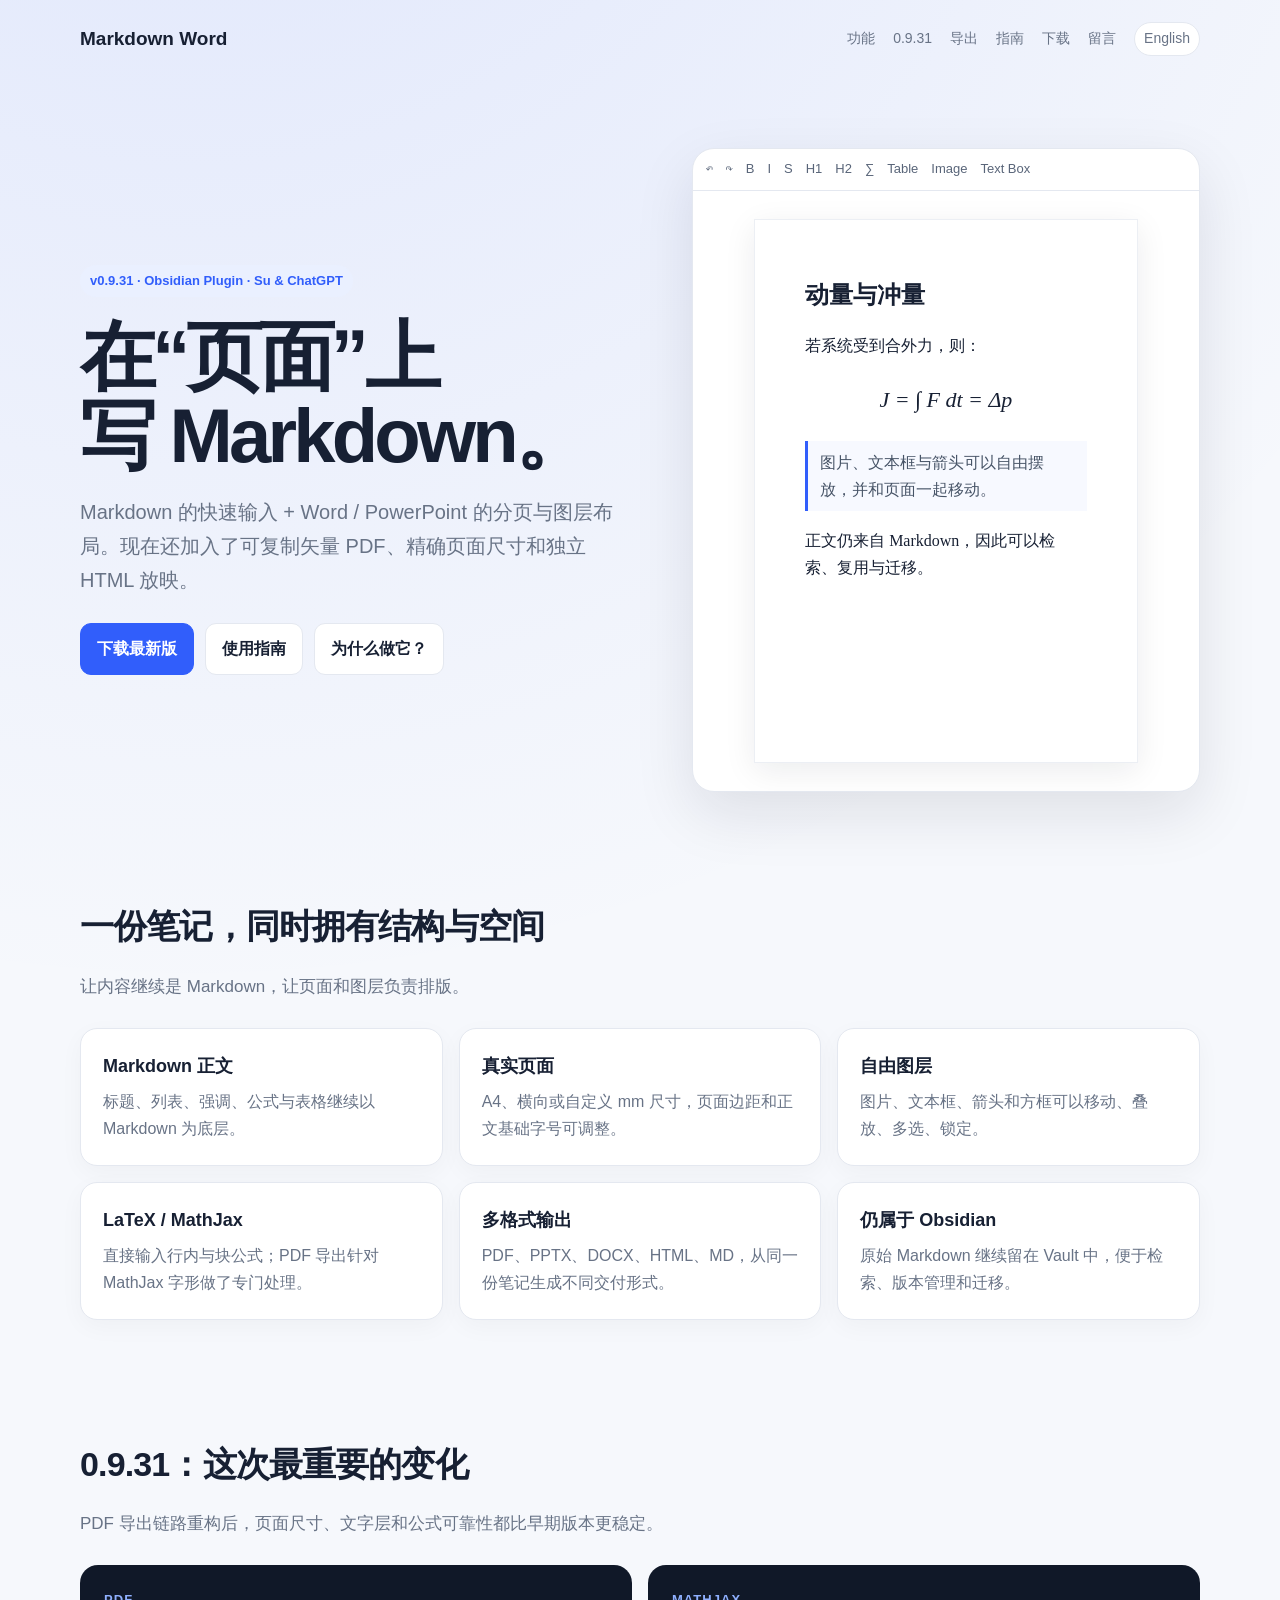
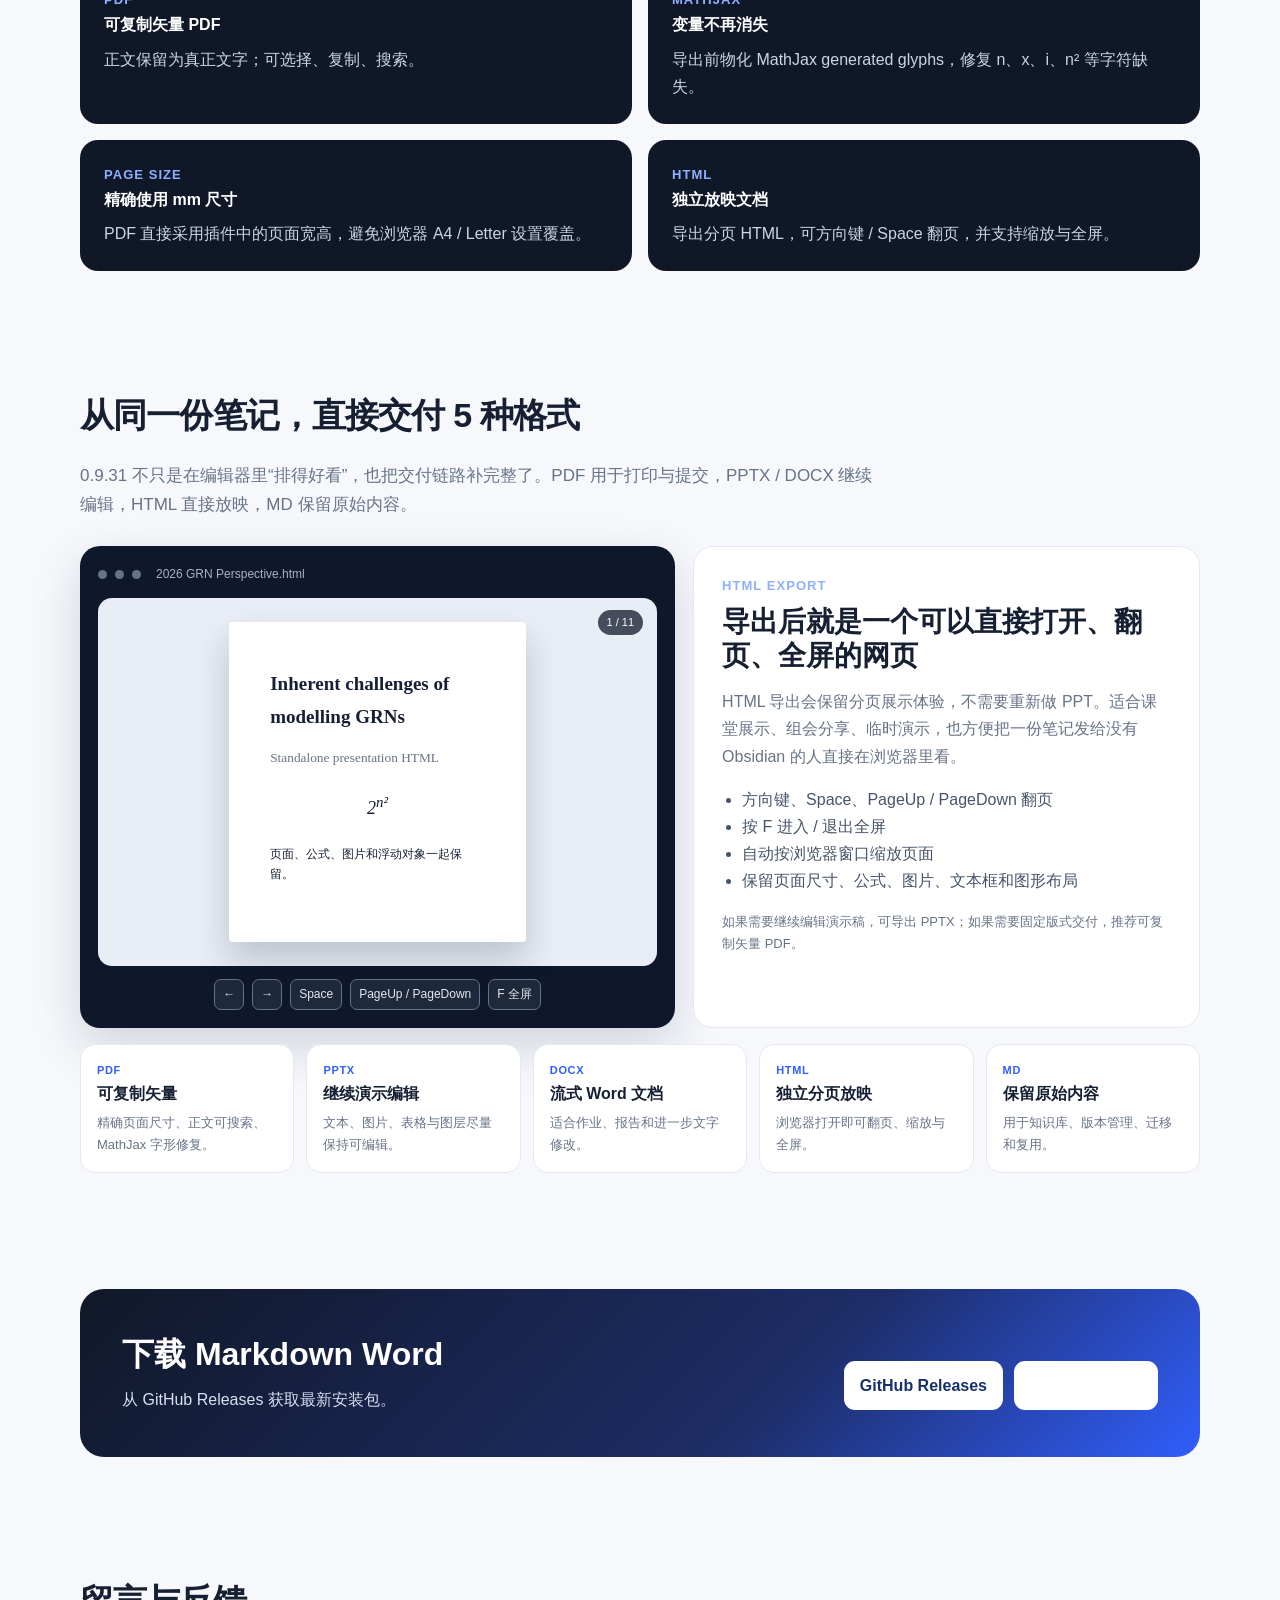
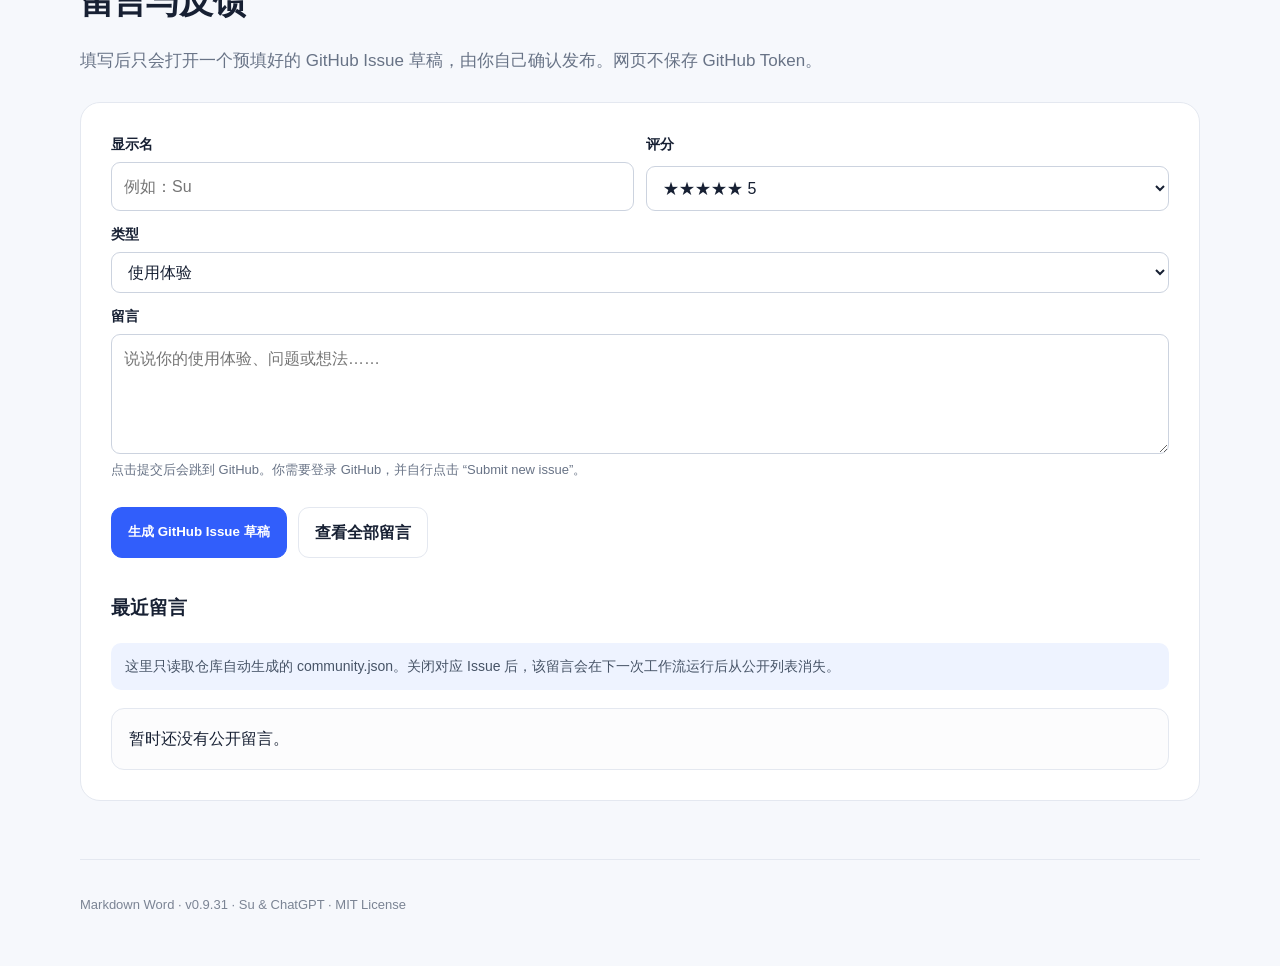
==== commit de5c34a2: "Update website for v0.9.31" ====
--- a/docs/index.html
+++ b/docs/index.html
@@ -5,13 +5,17 @@
 .hero{padding:70px 0 48px;display:grid;grid-template-columns:1.05fr .95fr;gap:50px;align-items:center}.badge{display:inline-block;padding:5px 10px;border-radius:999px;background:#eaf0ff;color:var(--blue);font-size:13px;font-weight:750}h1{font-size:clamp(44px,7vw,76px);line-height:1.04;letter-spacing:-.05em;margin:20px 0 18px}.lead{font-size:20px;color:var(--muted);max-width:720px}.actions{display:flex;gap:11px;flex-wrap:wrap;margin-top:26px}.btn{display:inline-flex;align-items:center;justify-content:center;padding:11px 16px;border-radius:11px;font-weight:750;border:1px solid var(--line);background:white;cursor:pointer}.btn.primary{color:white;background:var(--blue);border-color:var(--blue)}
 .mock{background:#fff;border:1px solid var(--line);border-radius:22px;box-shadow:0 22px 60px rgba(16,24,40,.10);overflow:hidden}.toolbar{height:42px;padding:0 13px;border-bottom:1px solid var(--line);display:flex;align-items:center;gap:11px;color:#596579;font-size:13px}.page{width:76%;aspect-ratio:210/297;margin:28px auto;background:#fff;border:1px solid #eceff4;box-shadow:0 8px 30px rgba(16,24,40,.08);padding:11% 10%;font-family:Georgia,"Times New Roman","Songti SC",serif}.page h3{font-size:24px;margin:0 0 15px}.math{text-align:center;font-size:22px;font-style:italic;margin:22px 0}.note{border-left:3px solid var(--blue);padding:8px 12px;background:#f7f9ff;color:#475467}
 section{padding:58px 0}.head{max-width:800px;margin-bottom:26px}.head h2{font-size:34px;margin:0 0 8px;letter-spacing:-.025em}.head p{color:var(--muted);font-size:17px}.grid{display:grid;grid-template-columns:repeat(3,1fr);gap:16px}.card{background:var(--card);border:1px solid var(--line);padding:22px;border-radius:17px;box-shadow:0 7px 24px rgba(16,24,40,.035)}.card b{font-size:18px}.card p{color:var(--muted);margin:7px 0 0}.newgrid{display:grid;grid-template-columns:repeat(2,1fr);gap:16px}.newcard{background:#101828;color:white;border-radius:18px;padding:24px}.newcard p{color:#cdd5e3;margin:7px 0 0}.kicker{color:#8fb0ff;font-weight:800;font-size:13px;text-transform:uppercase;letter-spacing:.08em}
+
+.export-showcase{display:grid;grid-template-columns:1.08fr .92fr;gap:18px;align-items:stretch;margin-top:24px}.present-demo{background:#0f172a;border-radius:20px;padding:18px;color:white;box-shadow:0 18px 50px rgba(15,23,42,.16)}.browserbar{display:flex;align-items:center;gap:8px;color:#a8b3c7;font-size:12px;margin-bottom:14px}.dot{width:9px;height:9px;border-radius:50%;background:#64748b}.browserfile{margin-left:7px;white-space:nowrap;overflow:hidden;text-overflow:ellipsis}.present-stage{background:#e9edf5;border-radius:14px;min-height:320px;display:grid;place-items:center;padding:24px;position:relative}.present-page{width:58%;aspect-ratio:16/10;background:white;color:#172033;border-radius:4px;box-shadow:0 18px 35px rgba(15,23,42,.2);padding:9% 8%;font-family:Georgia,"Times New Roman",serif}.present-page h4{font-size:19px;margin:0 0 10px}.present-page .eq{text-align:center;font-size:18px;font-style:italic;margin:20px 0}.present-page small{color:#687386}.present-count{position:absolute;top:12px;right:14px;background:rgba(15,23,42,.75);color:white;border-radius:999px;padding:3px 9px;font-size:11px}.present-controls{display:flex;justify-content:center;gap:8px;margin-top:13px;flex-wrap:wrap}.key{border:1px solid #64748b;background:#1e293b;color:#e2e8f0;border-radius:7px;padding:4px 8px;font-size:12px}.export-copy{background:white;border:1px solid var(--line);border-radius:20px;padding:28px}.export-copy h3{font-size:28px;line-height:1.2;margin:8px 0 13px}.export-copy p{color:var(--muted)}.export-copy ul{padding-left:20px;color:#475467}.format-grid{display:grid;grid-template-columns:repeat(5,1fr);gap:12px;margin-top:16px}.format-card{background:white;border:1px solid var(--line);border-radius:15px;padding:16px}.format-card strong{display:block;font-size:16px}.format-card span{display:block;color:var(--muted);font-size:13px;margin-top:5px}.format-tag{font-size:11px;font-weight:800;letter-spacing:.06em;color:var(--blue);text-transform:uppercase}.small-note{margin-top:14px;color:var(--muted);font-size:13px}
+
 .download{background:linear-gradient(135deg,#101828,#1d2d66 62%,#315efb);color:white;border-radius:24px;padding:38px 42px;display:flex;justify-content:space-between;gap:30px;align-items:center}.download p{color:#d8e0f2;margin:5px 0}.download .btn{border:0}.feedback{background:white;border:1px solid var(--line);border-radius:20px;padding:30px}.form-grid{display:grid;grid-template-columns:1fr 1fr;gap:12px}.field{display:grid;gap:5px}.field.full{grid-column:1/-1}label{font-weight:700;font-size:14px}input,select,textarea{width:100%;font:inherit;padding:10px 12px;border:1px solid #ccd3df;border-radius:9px;background:#fff;color:var(--text)}textarea{min-height:120px;resize:vertical}.hint{font-size:13px;color:var(--muted)}.community-list{display:grid;gap:12px;margin-top:18px}.comment{padding:16px 17px;border:1px solid var(--line);border-radius:13px;background:#fcfcfd}.comment-top{display:flex;justify-content:space-between;gap:14px}.comment-name{font-weight:800}.comment-meta{color:var(--muted);font-size:13px}.stars{color:#e29a00;letter-spacing:1px}.comment p{white-space:pre-wrap;margin:9px 0 0}.notice{padding:12px 14px;background:var(--soft);border-radius:10px;color:#475467;font-size:14px}footer{padding:34px 0 50px;color:#7b8494;font-size:13px;border-top:1px solid var(--line)}
-@media(max-width:820px){.hero{grid-template-columns:1fr}.grid,.newgrid,.form-grid{grid-template-columns:1fr}.field.full{grid-column:auto}.download{display:block}.download .actions{margin-top:20px}.navlinks a:not(.lang){display:none}}
+@media(max-width:820px){.hero,.export-showcase{grid-template-columns:1fr}.grid,.newgrid,.form-grid{grid-template-columns:1fr}.format-grid{grid-template-columns:1fr 1fr}.field.full{grid-column:auto}.download{display:block}.download .actions{margin-top:20px}.navlinks a:not(.lang){display:none}}
 </style></head><body><div class="wrap">
-<nav><div class="brand">Markdown Word</div><div class="navlinks"><a href="#features">功能</a><a href="#new">0.9.31</a><a href="guide.html">指南</a><a href="#download">下载</a><a href="#feedback">留言</a><a class="lang" href="index.en.html">English</a></div></nav>
+<nav><div class="brand">Markdown Word</div><div class="navlinks"><a href="#features">功能</a><a href="#new">0.9.31</a><a href="#exports">导出</a><a href="guide.html">指南</a><a href="#download">下载</a><a href="#feedback">留言</a><a class="lang" href="index.en.html">English</a></div></nav>
 <header class="hero"><div><span class="badge">v0.9.31 · Obsidian Plugin · Su &amp; ChatGPT</span><h1>在“页面”上<br>写 Markdown。</h1><p class="lead">Markdown 的快速输入 + Word / PowerPoint 的分页与图层布局。现在还加入了可复制矢量 PDF、精确页面尺寸和独立 HTML 放映。</p><div class="actions"><a class="btn primary" href="https://github.com/skc-bio/markdown-word/releases/latest">下载最新版</a><a class="btn" href="guide.html">使用指南</a><a class="btn" href="intro.html">为什么做它？</a></div></div><div class="mock"><div class="toolbar">↶　↷　B　I　S　H1　H2　∑　Table　Image　Text Box</div><div class="page"><h3>动量与冲量</h3><p>若系统受到合外力，则：</p><div class="math">J = ∫ F dt = Δp</div><p class="note">图片、文本框与箭头可以自由摆放，并和页面一起移动。</p><p>正文仍来自 Markdown，因此可以检索、复用与迁移。</p></div></div></header>
 <section id="features"><div class="head"><h2>一份笔记，同时拥有结构与空间</h2><p>让内容继续是 Markdown，让页面和图层负责排版。</p></div><div class="grid"><div class="card"><b>Markdown 正文</b><p>标题、列表、强调、公式与表格继续以 Markdown 为底层。</p></div><div class="card"><b>真实页面</b><p>A4、横向或自定义 mm 尺寸，页面边距和正文基础字号可调整。</p></div><div class="card"><b>自由图层</b><p>图片、文本框、箭头和方框可以移动、叠放、多选、锁定。</p></div><div class="card"><b>LaTeX / MathJax</b><p>直接输入行内与块公式；PDF 导出针对 MathJax 字形做了专门处理。</p></div><div class="card"><b>多格式输出</b><p>PDF、PPTX、DOCX、HTML、MD，从同一份笔记生成不同交付形式。</p></div><div class="card"><b>仍属于 Obsidian</b><p>原始 Markdown 继续留在 Vault 中，便于检索、版本管理和迁移。</p></div></div></section>
 <section id="new"><div class="head"><h2>0.9.31：这次最重要的变化</h2><p>PDF 导出链路重构后，页面尺寸、文字层和公式可靠性都比早期版本更稳定。</p></div><div class="newgrid"><div class="newcard"><div class="kicker">PDF</div><b>可复制矢量 PDF</b><p>正文保留为真正文字；可选择、复制、搜索。</p></div><div class="newcard"><div class="kicker">MathJax</div><b>变量不再消失</b><p>导出前物化 MathJax generated glyphs，修复 n、x、i、n² 等字符缺失。</p></div><div class="newcard"><div class="kicker">Page size</div><b>精确使用 mm 尺寸</b><p>PDF 直接采用插件中的页面宽高，避免浏览器 A4 / Letter 设置覆盖。</p></div><div class="newcard"><div class="kicker">HTML</div><b>独立放映文档</b><p>导出分页 HTML，可方向键 / Space 翻页，并支持缩放与全屏。</p></div></div></section>
+<section id="exports"><div class="head"><h2>从同一份笔记，直接交付 5 种格式</h2><p>0.9.31 不只是在编辑器里“排得好看”，也把交付链路补完整了。PDF 用于打印与提交，PPTX / DOCX 继续编辑，HTML 直接放映，MD 保留原始内容。</p></div><div class="export-showcase"><div class="present-demo"><div class="browserbar"><span class="dot"></span><span class="dot"></span><span class="dot"></span><span class="browserfile">2026 GRN Perspective.html</span></div><div class="present-stage"><span class="present-count">1 / 11</span><div class="present-page"><h4>Inherent challenges of modelling GRNs</h4><small>Standalone presentation HTML</small><div class="eq">2<sup>n²</sup></div><p style="font-size:12px">页面、公式、图片和浮动对象一起保留。</p></div></div><div class="present-controls"><span class="key">←</span><span class="key">→</span><span class="key">Space</span><span class="key">PageUp / PageDown</span><span class="key">F 全屏</span></div></div><div class="export-copy"><div class="kicker">HTML EXPORT</div><h3>导出后就是一个可以直接打开、翻页、全屏的网页</h3><p>HTML 导出会保留分页展示体验，不需要重新做 PPT。适合课堂展示、组会分享、临时演示，也方便把一份笔记发给没有 Obsidian 的人直接在浏览器里看。</p><ul><li>方向键、Space、PageUp / PageDown 翻页</li><li>按 F 进入 / 退出全屏</li><li>自动按浏览器窗口缩放页面</li><li>保留页面尺寸、公式、图片、文本框和图形布局</li></ul><p class="small-note">如果需要继续编辑演示稿，可导出 PPTX；如果需要固定版式交付，推荐可复制矢量 PDF。</p></div></div><div class="format-grid"><div class="format-card"><div class="format-tag">PDF</div><strong>可复制矢量</strong><span>精确页面尺寸、正文可搜索、MathJax 字形修复。</span></div><div class="format-card"><div class="format-tag">PPTX</div><strong>继续演示编辑</strong><span>文本、图片、表格与图层尽量保持可编辑。</span></div><div class="format-card"><div class="format-tag">DOCX</div><strong>流式 Word 文档</strong><span>适合作业、报告和进一步文字修改。</span></div><div class="format-card"><div class="format-tag">HTML</div><strong>独立分页放映</strong><span>浏览器打开即可翻页、缩放与全屏。</span></div><div class="format-card"><div class="format-tag">MD</div><strong>保留原始内容</strong><span>用于知识库、版本管理、迁移和复用。</span></div></div></section>
 <section id="download"><div class="download"><div><h2 style="margin:0;font-size:32px">下载 Markdown Word</h2><p>从 GitHub Releases 获取最新安装包。</p></div><div class="actions"><a class="btn primary" style="background:white;color:#17306c" href="https://github.com/skc-bio/markdown-word/releases/latest">GitHub Releases</a><a class="btn" href="guide.html">安装与使用指南</a></div></div></section>
 <section id="feedback"><div class="head"><h2>留言与反馈</h2><p>填写后只会打开一个预填好的 GitHub Issue 草稿，由你自己确认发布。网页不保存 GitHub Token。</p></div><div class="feedback"><div class="form-grid"><div class="field"><label for="name">显示名</label><input id="name" maxlength="40" placeholder="例如：Su"></div><div class="field"><label for="rating">评分</label><select id="rating"><option value="5">★★★★★ 5</option><option value="4">★★★★☆ 4</option><option value="3">★★★☆☆ 3</option><option value="2">★★☆☆☆ 2</option><option value="1">★☆☆☆☆ 1</option></select></div><div class="field full"><label for="type">类型</label><select id="type"><option>使用体验</option><option>Bug 反馈</option><option>功能建议</option><option>其他</option></select></div><div class="field full"><label for="message">留言</label><textarea id="message" maxlength="2000" placeholder="说说你的使用体验、问题或想法……"></textarea><div class="hint">点击提交后会跳到 GitHub。你需要登录 GitHub，并自行点击 “Submit new issue”。</div></div></div><div class="actions"><button class="btn primary" id="submitFeedback">生成 GitHub Issue 草稿</button><a class="btn" href="https://github.com/skc-bio/markdown-word/issues?q=is%3Aissue+is%3Aopen+%5BCommunity%5D+in%3Atitle">查看全部留言</a></div><h3 style="margin-top:34px">最近留言</h3><div class="notice">这里只读取仓库自动生成的 community.json。关闭对应 Issue 后，该留言会在下一次工作流运行后从公开列表消失。</div><div id="communityList" class="community-list"><div class="comment">正在读取公开留言……</div></div></div></section>
 <footer>Markdown Word · v0.9.31 · Su &amp; ChatGPT · MIT License</footer></div>
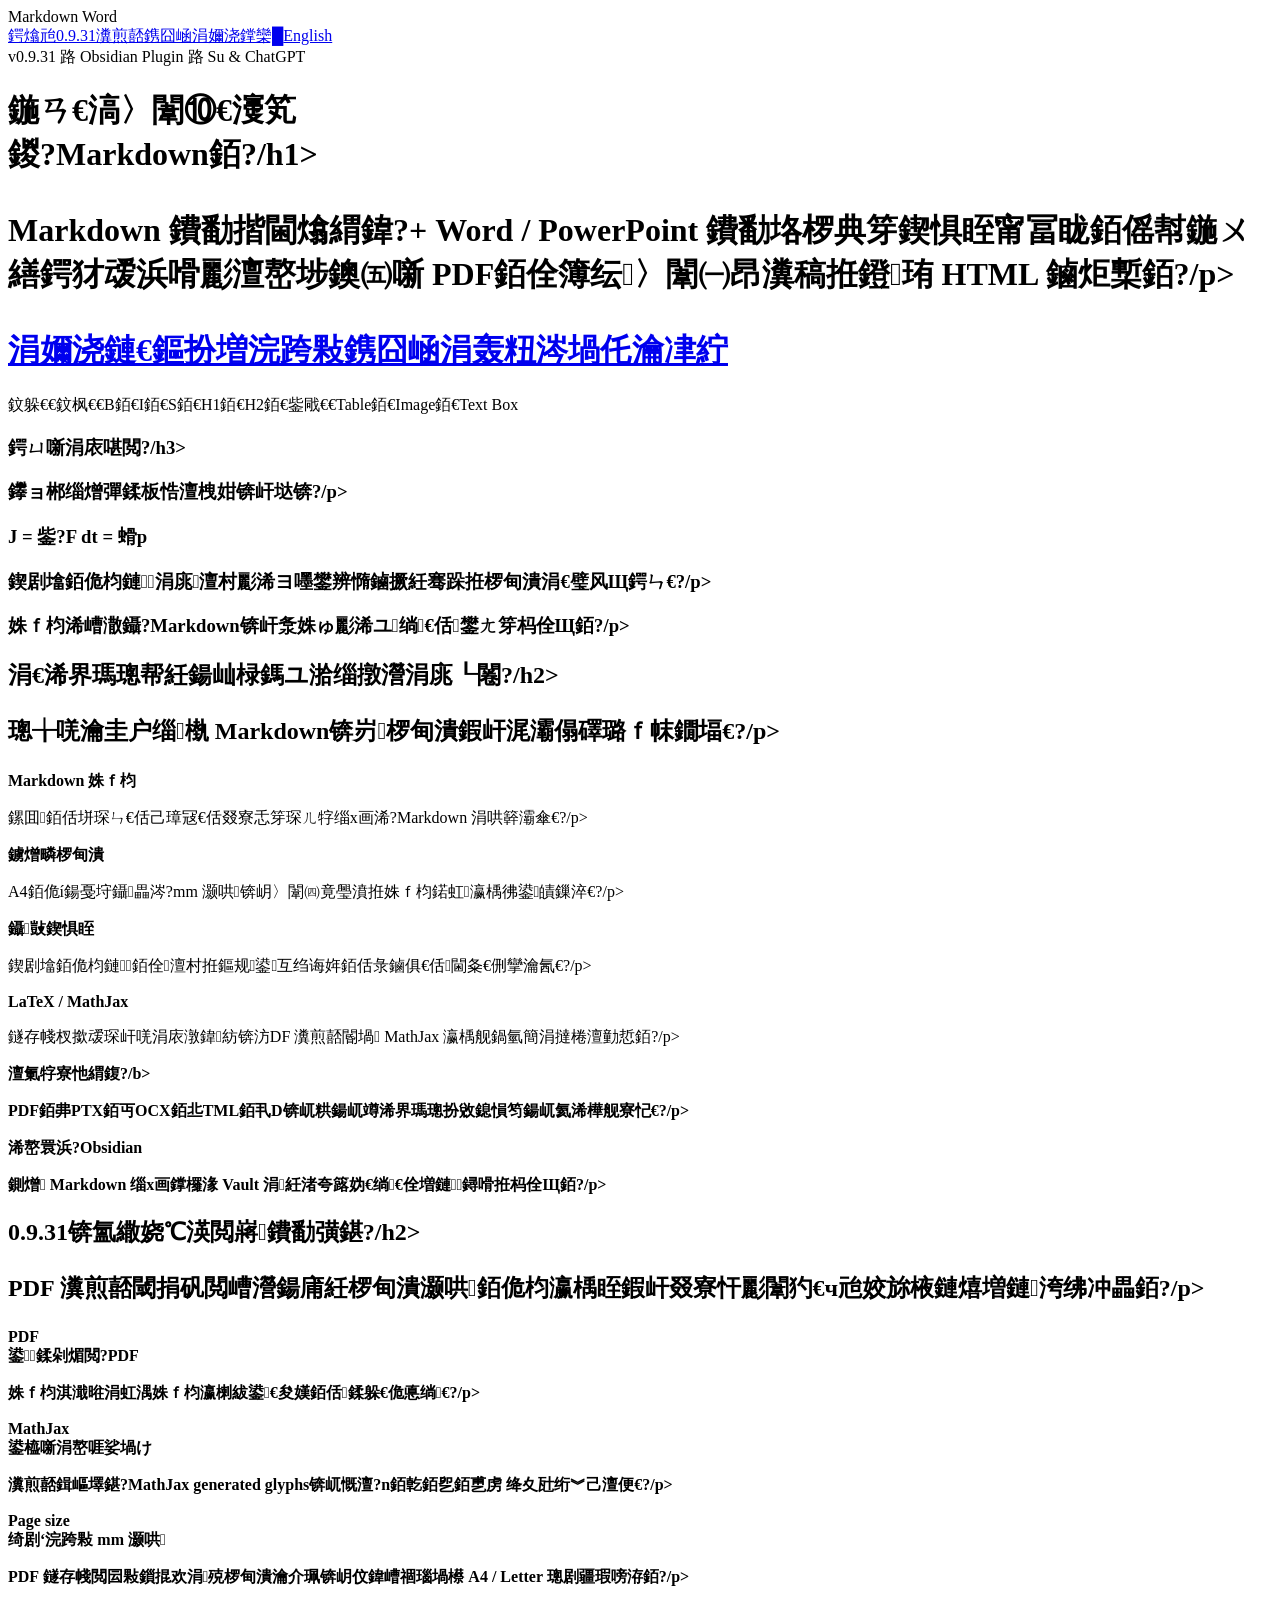
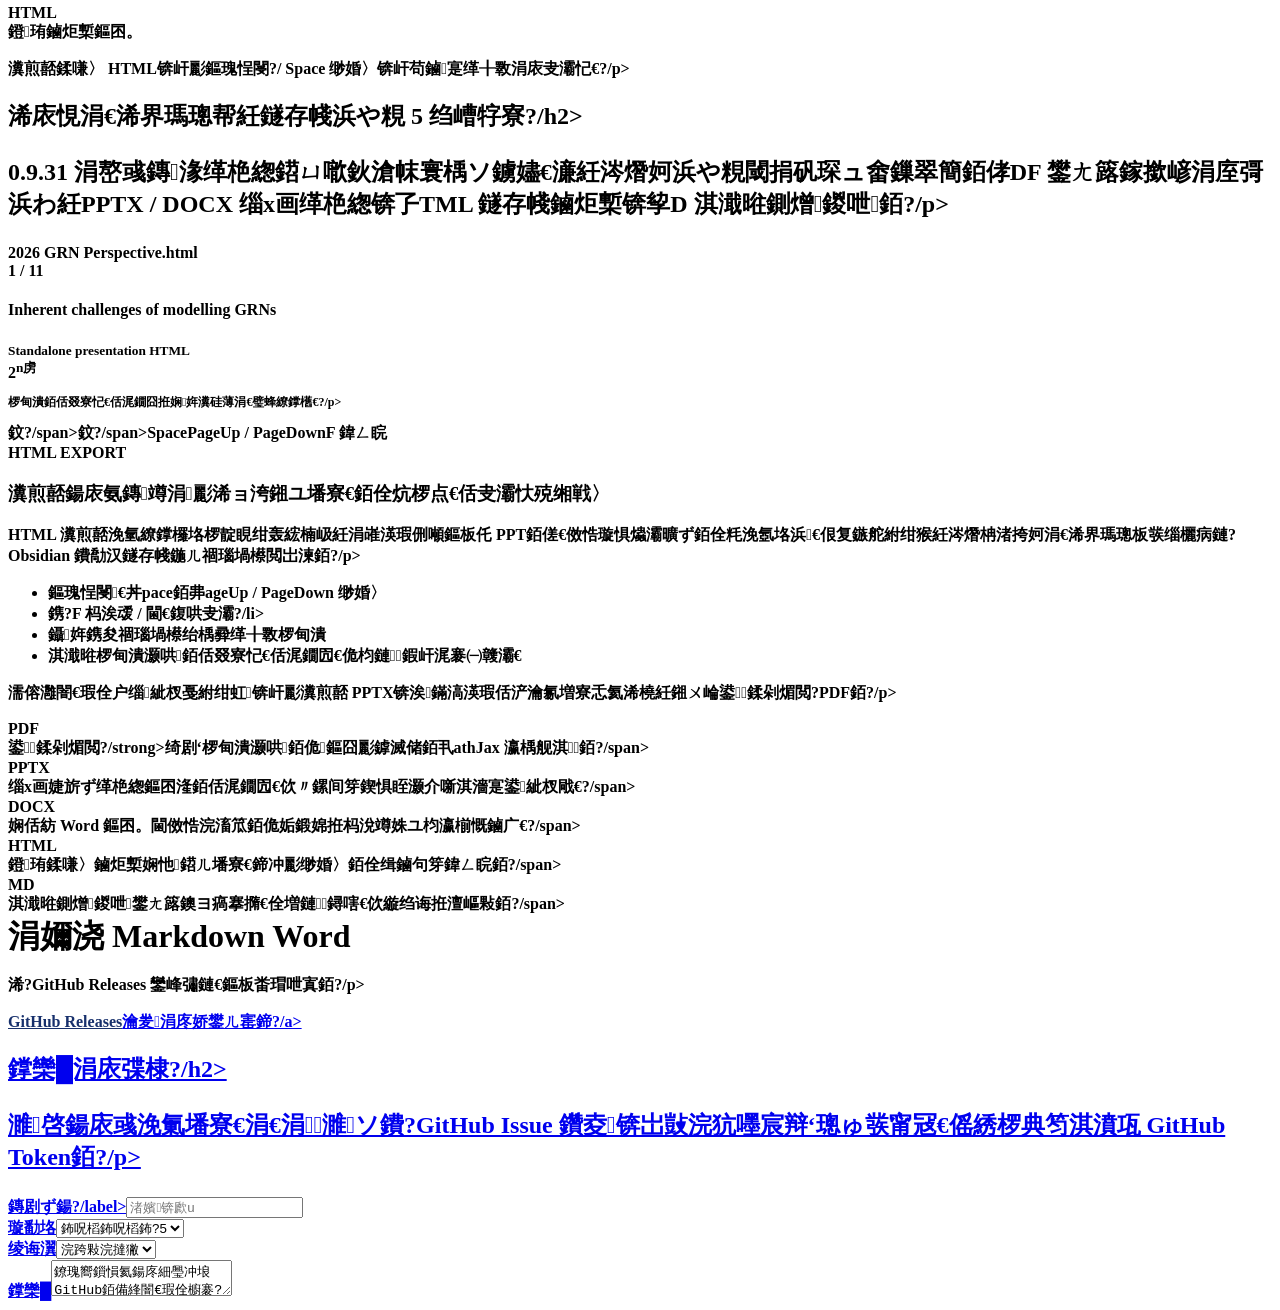
==== commit 93c739a0: "Fix download guide button style" ====
--- a/docs/index.html
+++ b/docs/index.html
@@ -1,4 +1,4 @@
-<!doctype html><html lang="zh-CN"><head><meta charset="utf-8"><meta name="viewport" content="width=device-width,initial-scale=1"><meta name="description" content="Markdown Word：Obsidian 分页 Markdown 编辑器，支持自由图层、公式、可复制矢量 PDF、PPTX/DOCX/HTML 导出。"><title>Markdown Word — 在页面上写 Markdown</title><style>
+﻿<!doctype html><html lang="zh-CN"><head><meta charset="utf-8"><meta name="viewport" content="width=device-width,initial-scale=1"><meta name="description" content="Markdown Word锛歄bsidian 鍒嗛〉 Markdown 缂栬緫鍣紝鏀寔鑷敱鍥惧眰銆佸叕寮忋€佸彲澶嶅埗鐭㈤噺 PDF銆丳PTX/DOCX/HTML 瀵煎嚭銆?><title>Markdown Word 鈥?鍦ㄩ〉闈笂鍐?Markdown</title><style>
 :root{--bg:#f6f8fc;--card:#fff;--text:#172033;--muted:#687386;--line:#e4e8f0;--blue:#315efb;--dark:#101828;--soft:#eef3ff;--green:#0c8b62}
 *{box-sizing:border-box}html{scroll-behavior:smooth}body{margin:0;font-family:Inter,"Segoe UI","PingFang SC","Microsoft YaHei",sans-serif;color:var(--text);background:radial-gradient(circle at 15% -10%,rgba(49,94,251,.12),transparent 30%),var(--bg);line-height:1.7}a{text-decoration:none;color:inherit}.wrap{width:min(1120px,92vw);margin:auto}
 nav{display:flex;align-items:center;justify-content:space-between;padding:22px 0}.brand{font-weight:850;font-size:19px}.navlinks{display:flex;gap:18px;color:var(--muted);font-size:14px;align-items:center}.lang{padding:4px 9px;border:1px solid var(--line);border-radius:999px;background:white}
@@ -8,30 +8,30 @@
 
 .export-showcase{display:grid;grid-template-columns:1.08fr .92fr;gap:18px;align-items:stretch;margin-top:24px}.present-demo{background:#0f172a;border-radius:20px;padding:18px;color:white;box-shadow:0 18px 50px rgba(15,23,42,.16)}.browserbar{display:flex;align-items:center;gap:8px;color:#a8b3c7;font-size:12px;margin-bottom:14px}.dot{width:9px;height:9px;border-radius:50%;background:#64748b}.browserfile{margin-left:7px;white-space:nowrap;overflow:hidden;text-overflow:ellipsis}.present-stage{background:#e9edf5;border-radius:14px;min-height:320px;display:grid;place-items:center;padding:24px;position:relative}.present-page{width:58%;aspect-ratio:16/10;background:white;color:#172033;border-radius:4px;box-shadow:0 18px 35px rgba(15,23,42,.2);padding:9% 8%;font-family:Georgia,"Times New Roman",serif}.present-page h4{font-size:19px;margin:0 0 10px}.present-page .eq{text-align:center;font-size:18px;font-style:italic;margin:20px 0}.present-page small{color:#687386}.present-count{position:absolute;top:12px;right:14px;background:rgba(15,23,42,.75);color:white;border-radius:999px;padding:3px 9px;font-size:11px}.present-controls{display:flex;justify-content:center;gap:8px;margin-top:13px;flex-wrap:wrap}.key{border:1px solid #64748b;background:#1e293b;color:#e2e8f0;border-radius:7px;padding:4px 8px;font-size:12px}.export-copy{background:white;border:1px solid var(--line);border-radius:20px;padding:28px}.export-copy h3{font-size:28px;line-height:1.2;margin:8px 0 13px}.export-copy p{color:var(--muted)}.export-copy ul{padding-left:20px;color:#475467}.format-grid{display:grid;grid-template-columns:repeat(5,1fr);gap:12px;margin-top:16px}.format-card{background:white;border:1px solid var(--line);border-radius:15px;padding:16px}.format-card strong{display:block;font-size:16px}.format-card span{display:block;color:var(--muted);font-size:13px;margin-top:5px}.format-tag{font-size:11px;font-weight:800;letter-spacing:.06em;color:var(--blue);text-transform:uppercase}.small-note{margin-top:14px;color:var(--muted);font-size:13px}
 
-.download{background:linear-gradient(135deg,#101828,#1d2d66 62%,#315efb);color:white;border-radius:24px;padding:38px 42px;display:flex;justify-content:space-between;gap:30px;align-items:center}.download p{color:#d8e0f2;margin:5px 0}.download .btn{border:0}.feedback{background:white;border:1px solid var(--line);border-radius:20px;padding:30px}.form-grid{display:grid;grid-template-columns:1fr 1fr;gap:12px}.field{display:grid;gap:5px}.field.full{grid-column:1/-1}label{font-weight:700;font-size:14px}input,select,textarea{width:100%;font:inherit;padding:10px 12px;border:1px solid #ccd3df;border-radius:9px;background:#fff;color:var(--text)}textarea{min-height:120px;resize:vertical}.hint{font-size:13px;color:var(--muted)}.community-list{display:grid;gap:12px;margin-top:18px}.comment{padding:16px 17px;border:1px solid var(--line);border-radius:13px;background:#fcfcfd}.comment-top{display:flex;justify-content:space-between;gap:14px}.comment-name{font-weight:800}.comment-meta{color:var(--muted);font-size:13px}.stars{color:#e29a00;letter-spacing:1px}.comment p{white-space:pre-wrap;margin:9px 0 0}.notice{padding:12px 14px;background:var(--soft);border-radius:10px;color:#475467;font-size:14px}footer{padding:34px 0 50px;color:#7b8494;font-size:13px;border-top:1px solid var(--line)}
+.download{background:linear-gradient(135deg,#101828,#1d2d66 62%,#315efb);color:white;border-radius:24px;padding:38px 42px;display:flex;justify-content:space-between;gap:30px;align-items:center}.download p{color:#d8e0f2;margin:5px 0}.download .btn{border:0;color:#17306c}.download .btn:not(.primary){background:rgba(255,255,255,.14);color:white;border:1px solid rgba(255,255,255,.28)}.feedback{background:white;border:1px solid var(--line);border-radius:20px;padding:30px}.form-grid{display:grid;grid-template-columns:1fr 1fr;gap:12px}.field{display:grid;gap:5px}.field.full{grid-column:1/-1}label{font-weight:700;font-size:14px}input,select,textarea{width:100%;font:inherit;padding:10px 12px;border:1px solid #ccd3df;border-radius:9px;background:#fff;color:var(--text)}textarea{min-height:120px;resize:vertical}.hint{font-size:13px;color:var(--muted)}.community-list{display:grid;gap:12px;margin-top:18px}.comment{padding:16px 17px;border:1px solid var(--line);border-radius:13px;background:#fcfcfd}.comment-top{display:flex;justify-content:space-between;gap:14px}.comment-name{font-weight:800}.comment-meta{color:var(--muted);font-size:13px}.stars{color:#e29a00;letter-spacing:1px}.comment p{white-space:pre-wrap;margin:9px 0 0}.notice{padding:12px 14px;background:var(--soft);border-radius:10px;color:#475467;font-size:14px}footer{padding:34px 0 50px;color:#7b8494;font-size:13px;border-top:1px solid var(--line)}
 @media(max-width:820px){.hero,.export-showcase{grid-template-columns:1fr}.grid,.newgrid,.form-grid{grid-template-columns:1fr}.format-grid{grid-template-columns:1fr 1fr}.field.full{grid-column:auto}.download{display:block}.download .actions{margin-top:20px}.navlinks a:not(.lang){display:none}}
 </style></head><body><div class="wrap">
-<nav><div class="brand">Markdown Word</div><div class="navlinks"><a href="#features">功能</a><a href="#new">0.9.31</a><a href="#exports">导出</a><a href="guide.html">指南</a><a href="#download">下载</a><a href="#feedback">留言</a><a class="lang" href="index.en.html">English</a></div></nav>
-<header class="hero"><div><span class="badge">v0.9.31 · Obsidian Plugin · Su &amp; ChatGPT</span><h1>在“页面”上<br>写 Markdown。</h1><p class="lead">Markdown 的快速输入 + Word / PowerPoint 的分页与图层布局。现在还加入了可复制矢量 PDF、精确页面尺寸和独立 HTML 放映。</p><div class="actions"><a class="btn primary" href="https://github.com/skc-bio/markdown-word/releases/latest">下载最新版</a><a class="btn" href="guide.html">使用指南</a><a class="btn" href="intro.html">为什么做它？</a></div></div><div class="mock"><div class="toolbar">↶　↷　B　I　S　H1　H2　∑　Table　Image　Text Box</div><div class="page"><h3>动量与冲量</h3><p>若系统受到合外力，则：</p><div class="math">J = ∫ F dt = Δp</div><p class="note">图片、文本框与箭头可以自由摆放，并和页面一起移动。</p><p>正文仍来自 Markdown，因此可以检索、复用与迁移。</p></div></div></header>
-<section id="features"><div class="head"><h2>一份笔记，同时拥有结构与空间</h2><p>让内容继续是 Markdown，让页面和图层负责排版。</p></div><div class="grid"><div class="card"><b>Markdown 正文</b><p>标题、列表、强调、公式与表格继续以 Markdown 为底层。</p></div><div class="card"><b>真实页面</b><p>A4、横向或自定义 mm 尺寸，页面边距和正文基础字号可调整。</p></div><div class="card"><b>自由图层</b><p>图片、文本框、箭头和方框可以移动、叠放、多选、锁定。</p></div><div class="card"><b>LaTeX / MathJax</b><p>直接输入行内与块公式；PDF 导出针对 MathJax 字形做了专门处理。</p></div><div class="card"><b>多格式输出</b><p>PDF、PPTX、DOCX、HTML、MD，从同一份笔记生成不同交付形式。</p></div><div class="card"><b>仍属于 Obsidian</b><p>原始 Markdown 继续留在 Vault 中，便于检索、版本管理和迁移。</p></div></div></section>
-<section id="new"><div class="head"><h2>0.9.31：这次最重要的变化</h2><p>PDF 导出链路重构后，页面尺寸、文字层和公式可靠性都比早期版本更稳定。</p></div><div class="newgrid"><div class="newcard"><div class="kicker">PDF</div><b>可复制矢量 PDF</b><p>正文保留为真正文字；可选择、复制、搜索。</p></div><div class="newcard"><div class="kicker">MathJax</div><b>变量不再消失</b><p>导出前物化 MathJax generated glyphs，修复 n、x、i、n² 等字符缺失。</p></div><div class="newcard"><div class="kicker">Page size</div><b>精确使用 mm 尺寸</b><p>PDF 直接采用插件中的页面宽高，避免浏览器 A4 / Letter 设置覆盖。</p></div><div class="newcard"><div class="kicker">HTML</div><b>独立放映文档</b><p>导出分页 HTML，可方向键 / Space 翻页，并支持缩放与全屏。</p></div></div></section>
-<section id="exports"><div class="head"><h2>从同一份笔记，直接交付 5 种格式</h2><p>0.9.31 不只是在编辑器里“排得好看”，也把交付链路补完整了。PDF 用于打印与提交，PPTX / DOCX 继续编辑，HTML 直接放映，MD 保留原始内容。</p></div><div class="export-showcase"><div class="present-demo"><div class="browserbar"><span class="dot"></span><span class="dot"></span><span class="dot"></span><span class="browserfile">2026 GRN Perspective.html</span></div><div class="present-stage"><span class="present-count">1 / 11</span><div class="present-page"><h4>Inherent challenges of modelling GRNs</h4><small>Standalone presentation HTML</small><div class="eq">2<sup>n²</sup></div><p style="font-size:12px">页面、公式、图片和浮动对象一起保留。</p></div></div><div class="present-controls"><span class="key">←</span><span class="key">→</span><span class="key">Space</span><span class="key">PageUp / PageDown</span><span class="key">F 全屏</span></div></div><div class="export-copy"><div class="kicker">HTML EXPORT</div><h3>导出后就是一个可以直接打开、翻页、全屏的网页</h3><p>HTML 导出会保留分页展示体验，不需要重新做 PPT。适合课堂展示、组会分享、临时演示，也方便把一份笔记发给没有 Obsidian 的人直接在浏览器里看。</p><ul><li>方向键、Space、PageUp / PageDown 翻页</li><li>按 F 进入 / 退出全屏</li><li>自动按浏览器窗口缩放页面</li><li>保留页面尺寸、公式、图片、文本框和图形布局</li></ul><p class="small-note">如果需要继续编辑演示稿，可导出 PPTX；如果需要固定版式交付，推荐可复制矢量 PDF。</p></div></div><div class="format-grid"><div class="format-card"><div class="format-tag">PDF</div><strong>可复制矢量</strong><span>精确页面尺寸、正文可搜索、MathJax 字形修复。</span></div><div class="format-card"><div class="format-tag">PPTX</div><strong>继续演示编辑</strong><span>文本、图片、表格与图层尽量保持可编辑。</span></div><div class="format-card"><div class="format-tag">DOCX</div><strong>流式 Word 文档</strong><span>适合作业、报告和进一步文字修改。</span></div><div class="format-card"><div class="format-tag">HTML</div><strong>独立分页放映</strong><span>浏览器打开即可翻页、缩放与全屏。</span></div><div class="format-card"><div class="format-tag">MD</div><strong>保留原始内容</strong><span>用于知识库、版本管理、迁移和复用。</span></div></div></section>
-<section id="download"><div class="download"><div><h2 style="margin:0;font-size:32px">下载 Markdown Word</h2><p>从 GitHub Releases 获取最新安装包。</p></div><div class="actions"><a class="btn primary" style="background:white;color:#17306c" href="https://github.com/skc-bio/markdown-word/releases/latest">GitHub Releases</a><a class="btn" href="guide.html">安装与使用指南</a></div></div></section>
-<section id="feedback"><div class="head"><h2>留言与反馈</h2><p>填写后只会打开一个预填好的 GitHub Issue 草稿，由你自己确认发布。网页不保存 GitHub Token。</p></div><div class="feedback"><div class="form-grid"><div class="field"><label for="name">显示名</label><input id="name" maxlength="40" placeholder="例如：Su"></div><div class="field"><label for="rating">评分</label><select id="rating"><option value="5">★★★★★ 5</option><option value="4">★★★★☆ 4</option><option value="3">★★★☆☆ 3</option><option value="2">★★☆☆☆ 2</option><option value="1">★☆☆☆☆ 1</option></select></div><div class="field full"><label for="type">类型</label><select id="type"><option>使用体验</option><option>Bug 反馈</option><option>功能建议</option><option>其他</option></select></div><div class="field full"><label for="message">留言</label><textarea id="message" maxlength="2000" placeholder="说说你的使用体验、问题或想法……"></textarea><div class="hint">点击提交后会跳到 GitHub。你需要登录 GitHub，并自行点击 “Submit new issue”。</div></div></div><div class="actions"><button class="btn primary" id="submitFeedback">生成 GitHub Issue 草稿</button><a class="btn" href="https://github.com/skc-bio/markdown-word/issues?q=is%3Aissue+is%3Aopen+%5BCommunity%5D+in%3Atitle">查看全部留言</a></div><h3 style="margin-top:34px">最近留言</h3><div class="notice">这里只读取仓库自动生成的 community.json。关闭对应 Issue 后，该留言会在下一次工作流运行后从公开列表消失。</div><div id="communityList" class="community-list"><div class="comment">正在读取公开留言……</div></div></div></section>
-<footer>Markdown Word · v0.9.31 · Su &amp; ChatGPT · MIT License</footer></div>
+<nav><div class="brand">Markdown Word</div><div class="navlinks"><a href="#features">鍔熻兘</a><a href="#new">0.9.31</a><a href="#exports">瀵煎嚭</a><a href="guide.html">鎸囧崡</a><a href="#download">涓嬭浇</a><a href="#feedback">鐣欒█</a><a class="lang" href="index.en.html">English</a></div></nav>
+<header class="hero"><div><span class="badge">v0.9.31 路 Obsidian Plugin 路 Su &amp; ChatGPT</span><h1>鍦ㄢ€滈〉闈⑩€濅笂<br>鍐?Markdown銆?/h1><p class="lead">Markdown 鐨勫揩閫熻緭鍏?+ Word / PowerPoint 鐨勫垎椤典笌鍥惧眰甯冨眬銆傜幇鍦ㄨ繕鍔犲叆浜嗗彲澶嶅埗鐭㈤噺 PDF銆佺簿纭〉闈㈠昂瀵稿拰鐙珛 HTML 鏀炬槧銆?/p><div class="actions"><a class="btn primary" href="https://github.com/skc-bio/markdown-word/releases/latest">涓嬭浇鏈€鏂扮増</a><a class="btn" href="guide.html">浣跨敤鎸囧崡</a><a class="btn" href="intro.html">涓轰粈涔堝仛瀹冿紵</a></div></div><div class="mock"><div class="toolbar">鈫躲€€鈫枫€€B銆€I銆€S銆€H1銆€H2銆€鈭戙€€Table銆€Image銆€Text Box</div><div class="page"><h3>鍔ㄩ噺涓庡啿閲?/h3><p>鑻ョ郴缁熷彈鍒板悎澶栧姏锛屽垯锛?/p><div class="math">J = 鈭?F dt = 螖p</div><p class="note">鍥剧墖銆佹枃鏈涓庣澶村彲浠ヨ嚜鐢辨憜鏀撅紝骞跺拰椤甸潰涓€璧风Щ鍔ㄣ€?/p><p>姝ｆ枃浠嶆潵鑷?Markdown锛屽洜姝ゅ彲浠ユ绱€佸鐢ㄤ笌杩佺Щ銆?/p></div></div></header>
+<section id="features"><div class="head"><h2>涓€浠界瑪璁帮紝鍚屾椂鎷ユ湁缁撴瀯涓庣┖闂?/h2><p>璁╁唴瀹圭户缁槸 Markdown锛岃椤甸潰鍜屽浘灞傝礋璐ｆ帓鐗堛€?/p></div><div class="grid"><div class="card"><b>Markdown 姝ｆ枃</b><p>鏍囬銆佸垪琛ㄣ€佸己璋冦€佸叕寮忎笌琛ㄦ牸缁х画浠?Markdown 涓哄簳灞傘€?/p></div><div class="card"><b>鐪熷疄椤甸潰</b><p>A4銆佹í鍚戞垨鑷畾涔?mm 灏哄锛岄〉闈㈣竟璺濆拰姝ｆ枃鍩虹瀛楀彿鍙皟鏁淬€?/p></div><div class="card"><b>鑷敱鍥惧眰</b><p>鍥剧墖銆佹枃鏈銆佺澶村拰鏂规鍙互绉诲姩銆佸彔鏀俱€佸閫夈€侀攣瀹氥€?/p></div><div class="card"><b>LaTeX / MathJax</b><p>鐩存帴杈撳叆琛屽唴涓庡潡鍏紡锛汸DF 瀵煎嚭閽堝 MathJax 瀛楀舰鍋氫簡涓撻棬澶勭悊銆?/p></div><div class="card"><b>澶氭牸寮忚緭鍑?/b><p>PDF銆丳PTX銆丏OCX銆丠TML銆丮D锛屼粠鍚屼竴浠界瑪璁扮敓鎴愪笉鍚屼氦浠樺舰寮忋€?/p></div><div class="card"><b>浠嶅睘浜?Obsidian</b><p>鍘熷 Markdown 缁х画鐣欏湪 Vault 涓紝渚夸簬妫€绱€佺増鏈鐞嗗拰杩佺Щ銆?/p></div></div></section>
+<section id="new"><div class="head"><h2>0.9.31锛氳繖娆℃渶閲嶈鐨勫彉鍖?/h2><p>PDF 瀵煎嚭閾捐矾閲嶆瀯鍚庯紝椤甸潰灏哄銆佹枃瀛楀眰鍜屽叕寮忓彲闈犳€ч兘姣旀棭鏈熺増鏈洿绋冲畾銆?/p></div><div class="newgrid"><div class="newcard"><div class="kicker">PDF</div><b>鍙鍒剁煝閲?PDF</b><p>姝ｆ枃淇濈暀涓虹湡姝ｆ枃瀛楋紱鍙€夋嫨銆佸鍒躲€佹悳绱€?/p></div><div class="newcard"><div class="kicker">MathJax</div><b>鍙橀噺涓嶅啀娑堝け</b><p>瀵煎嚭鍓嶇墿鍖?MathJax generated glyphs锛屼慨澶?n銆亁銆乮銆乶虏 绛夊瓧绗︾己澶便€?/p></div><div class="newcard"><div class="kicker">Page size</div><b>绮剧‘浣跨敤 mm 灏哄</b><p>PDF 鐩存帴閲囩敤鎻掍欢涓殑椤甸潰瀹介珮锛岄伩鍏嶆祻瑙堝櫒 A4 / Letter 璁剧疆瑕嗙洊銆?/p></div><div class="newcard"><div class="kicker">HTML</div><b>鐙珛鏀炬槧鏂囨。</b><p>瀵煎嚭鍒嗛〉 HTML锛屽彲鏂瑰悜閿?/ Space 缈婚〉锛屽苟鏀寔缂╂斁涓庡叏灞忋€?/p></div></div></section>
+<section id="exports"><div class="head"><h2>浠庡悓涓€浠界瑪璁帮紝鐩存帴浜や粯 5 绉嶆牸寮?/h2><p>0.9.31 涓嶅彧鏄湪缂栬緫鍣ㄩ噷鈥滄帓寰楀ソ鐪嬧€濓紝涔熸妸浜や粯閾捐矾琛ュ畬鏁翠簡銆侾DF 鐢ㄤ簬鎵撳嵃涓庢彁浜わ紝PPTX / DOCX 缁х画缂栬緫锛孒TML 鐩存帴鏀炬槧锛孧D 淇濈暀鍘熷鍐呭銆?/p></div><div class="export-showcase"><div class="present-demo"><div class="browserbar"><span class="dot"></span><span class="dot"></span><span class="dot"></span><span class="browserfile">2026 GRN Perspective.html</span></div><div class="present-stage"><span class="present-count">1 / 11</span><div class="present-page"><h4>Inherent challenges of modelling GRNs</h4><small>Standalone presentation HTML</small><div class="eq">2<sup>n虏</sup></div><p style="font-size:12px">椤甸潰銆佸叕寮忋€佸浘鐗囧拰娴姩瀵硅薄涓€璧蜂繚鐣欍€?/p></div></div><div class="present-controls"><span class="key">鈫?/span><span class="key">鈫?/span><span class="key">Space</span><span class="key">PageUp / PageDown</span><span class="key">F 鍏ㄥ睆</span></div></div><div class="export-copy"><div class="kicker">HTML EXPORT</div><h3>瀵煎嚭鍚庡氨鏄竴涓彲浠ョ洿鎺ユ墦寮€銆佺炕椤点€佸叏灞忕殑缃戦〉</h3><p>HTML 瀵煎嚭浼氫繚鐣欏垎椤靛睍绀轰綋楠岋紝涓嶉渶瑕侀噸鏂板仛 PPT銆傞€傚悎璇惧爞灞曠ず銆佺粍浼氬垎浜€佷复鏃舵紨绀猴紝涔熸柟渚挎妸涓€浠界瑪璁板彂缁欐病鏈?Obsidian 鐨勪汉鐩存帴鍦ㄦ祻瑙堝櫒閲岀湅銆?/p><ul><li>鏂瑰悜閿€丼pace銆丳ageUp / PageDown 缈婚〉</li><li>鎸?F 杩涘叆 / 閫€鍑哄叏灞?/li><li>鑷姩鎸夋祻瑙堝櫒绐楀彛缂╂斁椤甸潰</li><li>淇濈暀椤甸潰灏哄銆佸叕寮忋€佸浘鐗囥€佹枃鏈鍜屽浘褰㈠竷灞€</li></ul><p class="small-note">濡傛灉闇€瑕佺户缁紪杈戞紨绀虹锛屽彲瀵煎嚭 PPTX锛涘鏋滈渶瑕佸浐瀹氱増寮忎氦浠橈紝鎺ㄨ崘鍙鍒剁煝閲?PDF銆?/p></div></div><div class="format-grid"><div class="format-card"><div class="format-tag">PDF</div><strong>鍙鍒剁煝閲?/strong><span>绮剧‘椤甸潰灏哄銆佹鏂囧彲鎼滅储銆丮athJax 瀛楀舰淇銆?/span></div><div class="format-card"><div class="format-tag">PPTX</div><strong>缁х画婕旂ず缂栬緫</strong><span>鏂囨湰銆佸浘鐗囥€佽〃鏍间笌鍥惧眰灏介噺淇濇寔鍙紪杈戙€?/span></div><div class="format-card"><div class="format-tag">DOCX</div><strong>娴佸紡 Word 鏂囨。</strong><span>閫傚悎浣滀笟銆佹姤鍛婂拰杩涗竴姝ユ枃瀛椾慨鏀广€?/span></div><div class="format-card"><div class="format-tag">HTML</div><strong>鐙珛鍒嗛〉鏀炬槧</strong><span>娴忚鍣ㄦ墦寮€鍗冲彲缈婚〉銆佺缉鏀句笌鍏ㄥ睆銆?/span></div><div class="format-card"><div class="format-tag">MD</div><strong>淇濈暀鍘熷鍐呭</strong><span>鐢ㄤ簬鐭ヨ瘑搴撱€佺増鏈鐞嗐€佽縼绉诲拰澶嶇敤銆?/span></div></div></section>
+<section id="download"><div class="download"><div><h2 style="margin:0;font-size:32px">涓嬭浇 Markdown Word</h2><p>浠?GitHub Releases 鑾峰彇鏈€鏂板畨瑁呭寘銆?/p></div><div class="actions"><a class="btn primary" style="background:white;color:#17306c" href="https://github.com/skc-bio/markdown-word/releases/latest">GitHub Releases</a><a class="btn" href="guide.html">瀹夎涓庝娇鐢ㄦ寚鍗?/a></div></div></section>
+<section id="feedback"><div class="head"><h2>鐣欒█涓庡弽棣?/h2><p>濉啓鍚庡彧浼氭墦寮€涓€涓濉ソ鐨?GitHub Issue 鑽夌锛岀敱浣犺嚜宸辩‘璁ゅ彂甯冦€傜綉椤典笉淇濆瓨 GitHub Token銆?/p></div><div class="feedback"><div class="form-grid"><div class="field"><label for="name">鏄剧ず鍚?/label><input id="name" maxlength="40" placeholder="渚嬪锛歋u"></div><div class="field"><label for="rating">璇勫垎</label><select id="rating"><option value="5">鈽呪槄鈽呪槄鈽?5</option><option value="4">鈽呪槄鈽呪槄鈽?4</option><option value="3">鈽呪槄鈽呪槅鈽?3</option><option value="2">鈽呪槄鈽嗏槅鈽?2</option><option value="1">鈽呪槅鈽嗏槅鈽?1</option></select></div><div class="field full"><label for="type">绫诲瀷</label><select id="type"><option>浣跨敤浣撻獙</option><option>Bug 鍙嶉</option><option>鍔熻兘寤鸿</option><option>鍏朵粬</option></select></div><div class="field full"><label for="message">鐣欒█</label><textarea id="message" maxlength="2000" placeholder="璇磋浣犵殑浣跨敤浣撻獙銆侀棶棰樻垨鎯虫硶鈥︹€?></textarea><div class="hint">鐐瑰嚮鎻愪氦鍚庝細璺冲埌 GitHub銆備綘闇€瑕佺櫥褰?GitHub锛屽苟鑷鐐瑰嚮 鈥淪ubmit new issue鈥濄€?/div></div></div><div class="actions"><button class="btn primary" id="submitFeedback">鐢熸垚 GitHub Issue 鑽夌</button><a class="btn" href="https://github.com/skc-bio/markdown-word/issues?q=is%3Aissue+is%3Aopen+%5BCommunity%5D+in%3Atitle">鏌ョ湅鍏ㄩ儴鐣欒█</a></div><h3 style="margin-top:34px">鏈€杩戠暀瑷€</h3><div class="notice">杩欓噷鍙鍙栦粨搴撹嚜鍔ㄧ敓鎴愮殑 community.json銆傚叧闂搴?Issue 鍚庯紝璇ョ暀瑷€浼氬湪涓嬩竴娆″伐浣滄祦杩愯鍚庝粠鍏紑鍒楄〃娑堝け銆?/div><div id="communityList" class="community-list"><div class="comment">姝ｅ湪璇诲彇鍏紑鐣欒█鈥︹€?/div></div></div></section>
+<footer>Markdown Word 路 v0.9.31 路 Su &amp; ChatGPT 路 MIT License</footer></div>
 <script>
 const REPO="skc-bio/markdown-word";
-document.getElementById("submitFeedback").addEventListener("click",()=>{const name=document.getElementById("name").value.trim()||'匿名用户';const rating=document.getElementById("rating").value;const type=document.getElementById("type").value;const message=document.getElementById("message").value.trim();if(!message){alert('请先填写留言。');return;}const title=`[Community] ${type} - ${name}`;const body=`<!-- markdown-word-community -->
-## Markdown Word 社区留言
+document.getElementById("submitFeedback").addEventListener("click",()=>{const name=document.getElementById("name").value.trim()||'鍖垮悕鐢ㄦ埛';const rating=document.getElementById("rating").value;const type=document.getElementById("type").value;const message=document.getElementById("message").value.trim();if(!message){alert('璇峰厛濉啓鐣欒█銆?);return;}const title=`[Community] ${type} - ${name}`;const body=`<!-- markdown-word-community -->
+## Markdown Word 绀惧尯鐣欒█
 
-- 显示名: ${name}
-- 评分: ${rating}
-- 类型: ${type}
+- 鏄剧ず鍚? ${name}
+- 璇勫垎: ${rating}
+- 绫诲瀷: ${type}
 
-### 留言
+### 鐣欒█
 ${message}
 
 ---
-由 Markdown Word 项目页生成。`;const url=`https://github.com/${REPO}/issues/new?title=${encodeURIComponent(title)}&body=${encodeURIComponent(body)}`;window.open(url,"_blank","noopener");});
-function stars(n){n=Math.max(1,Math.min(5,Number(n)||5));return "★".repeat(n)+"☆".repeat(5-n)}function escText(el,text){el.textContent=text==null?"":String(text)}fetch("./community.json",{cache:"no-store"}).then(r=>r.ok?r.json():[]).then(items=>{const list=document.getElementById("communityList");list.replaceChildren();if(!Array.isArray(items)||!items.length){const d=document.createElement("div");d.className="comment";d.textContent='暂时还没有公开留言。';list.appendChild(d);return}items.slice(0,20).forEach(item=>{const d=document.createElement("div");d.className="comment";const top=document.createElement("div");top.className="comment-top";const left=document.createElement("div");const name=document.createElement("div");name.className="comment-name";escText(name,item.name||'匿名用户');const meta=document.createElement("div");meta.className="comment-meta";escText(meta,`${item.type||'留言'} · ${new Date(item.created_at).toLocaleString()}`);left.append(name,meta);const rate=document.createElement("div");rate.className="stars";escText(rate,stars(item.rating));top.append(left,rate);const p=document.createElement("p");escText(p,item.message||"");const a=document.createElement("a");a.href=item.url;a.target="_blank";a.rel="noopener";a.className="comment-meta";a.textContent='在 GitHub 查看';d.append(top,p,a);list.appendChild(d)})}).catch(()=>{document.getElementById("communityList").textContent='暂时无法读取留言快照。'});
-</script></body></html>+鐢?Markdown Word 椤圭洰椤电敓鎴愩€俙;const url=`https://github.com/${REPO}/issues/new?title=${encodeURIComponent(title)}&body=${encodeURIComponent(body)}`;window.open(url,"_blank","noopener");});
+function stars(n){n=Math.max(1,Math.min(5,Number(n)||5));return "鈽?.repeat(n)+"鈽?.repeat(5-n)}function escText(el,text){el.textContent=text==null?"":String(text)}fetch("./community.json",{cache:"no-store"}).then(r=>r.ok?r.json():[]).then(items=>{const list=document.getElementById("communityList");list.replaceChildren();if(!Array.isArray(items)||!items.length){const d=document.createElement("div");d.className="comment";d.textContent='鏆傛椂杩樻病鏈夊叕寮€鐣欒█銆?;list.appendChild(d);return}items.slice(0,20).forEach(item=>{const d=document.createElement("div");d.className="comment";const top=document.createElement("div");top.className="comment-top";const left=document.createElement("div");const name=document.createElement("div");name.className="comment-name";escText(name,item.name||'鍖垮悕鐢ㄦ埛');const meta=document.createElement("div");meta.className="comment-meta";escText(meta,`${item.type||'鐣欒█'} 路 ${new Date(item.created_at).toLocaleString()}`);left.append(name,meta);const rate=document.createElement("div");rate.className="stars";escText(rate,stars(item.rating));top.append(left,rate);const p=document.createElement("p");escText(p,item.message||"");const a=document.createElement("a");a.href=item.url;a.target="_blank";a.rel="noopener";a.className="comment-meta";a.textContent='鍦?GitHub 鏌ョ湅';d.append(top,p,a);list.appendChild(d)})}).catch(()=>{document.getElementById("communityList").textContent='鏆傛椂鏃犳硶璇诲彇鐣欒█蹇収銆?});
+</script></body></html>
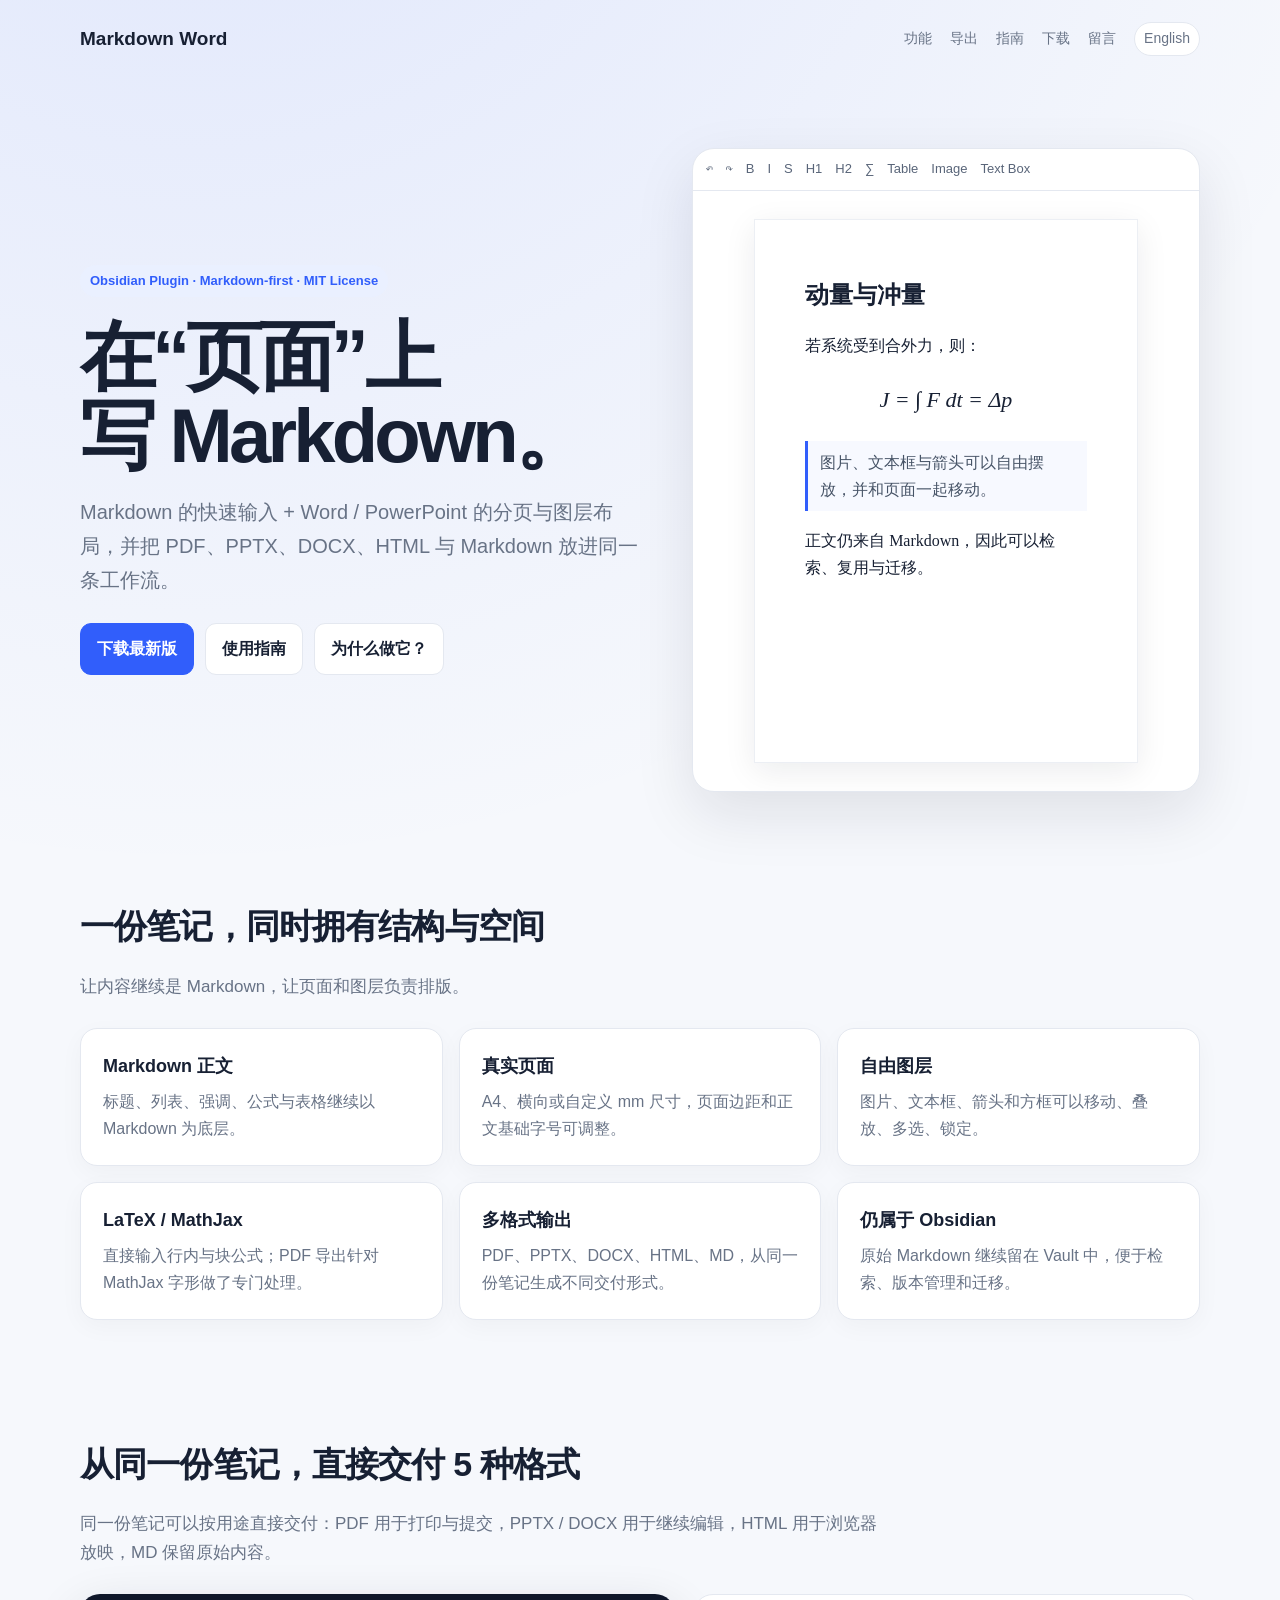
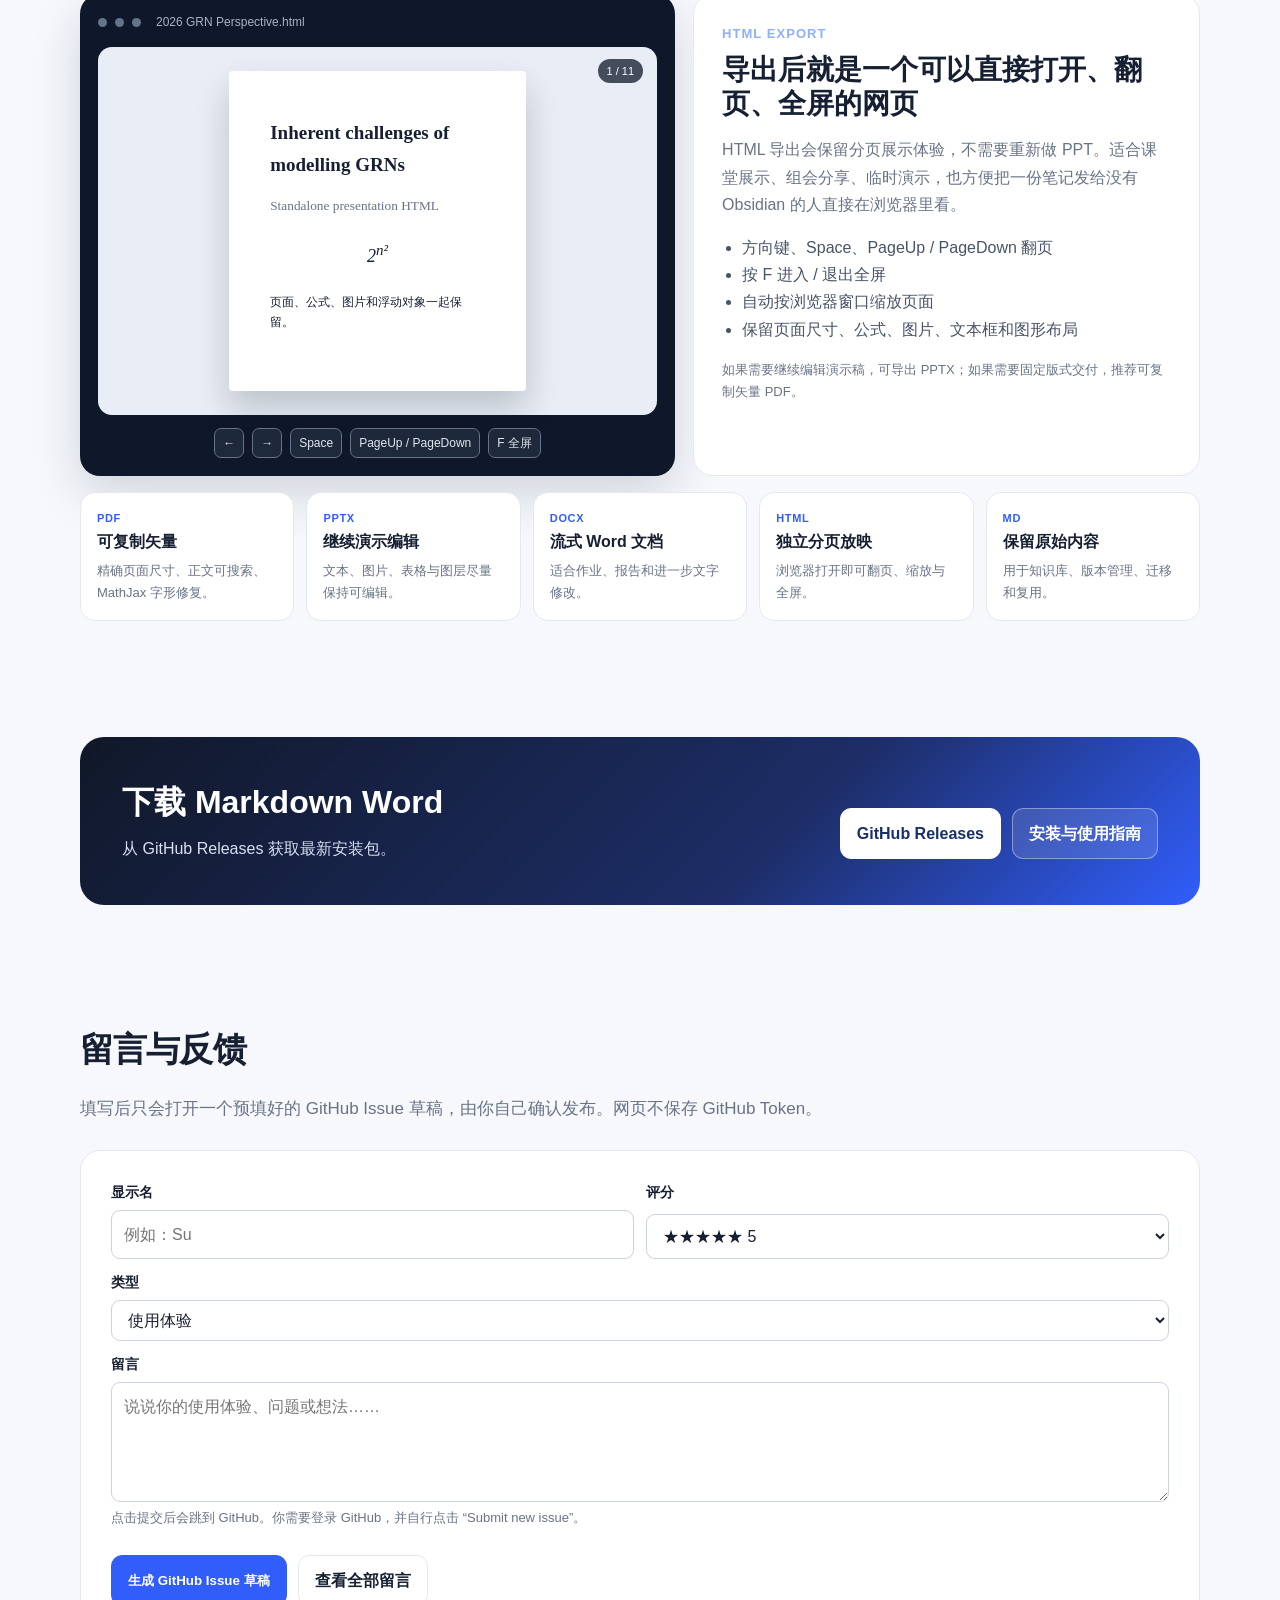
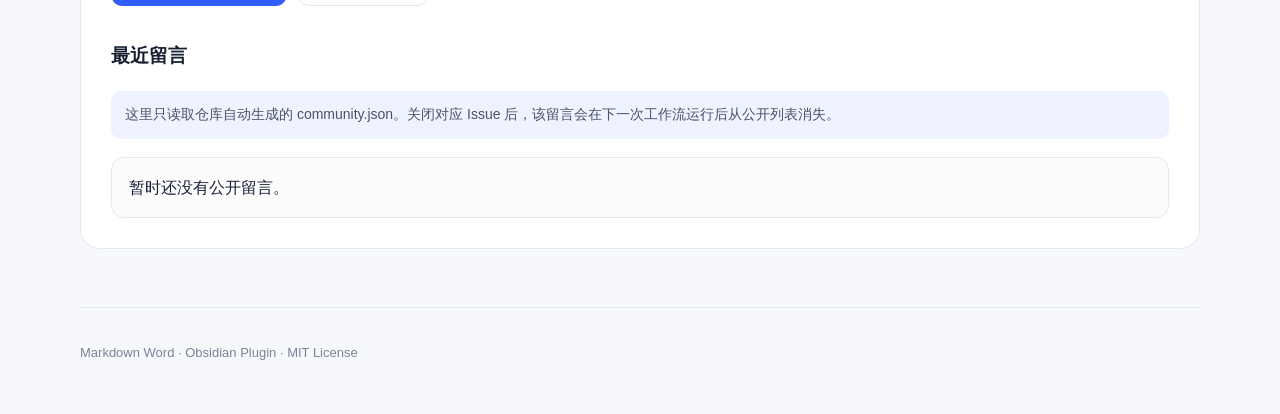
==== commit ee7f5cf5: "Rebuild project website" ====
--- a/docs/index.html
+++ b/docs/index.html
@@ -1,4 +1,5 @@
-﻿<!doctype html><html lang="zh-CN"><head><meta charset="utf-8"><meta name="viewport" content="width=device-width,initial-scale=1"><meta name="description" content="Markdown Word锛歄bsidian 鍒嗛〉 Markdown 缂栬緫鍣紝鏀寔鑷敱鍥惧眰銆佸叕寮忋€佸彲澶嶅埗鐭㈤噺 PDF銆丳PTX/DOCX/HTML 瀵煎嚭銆?><title>Markdown Word 鈥?鍦ㄩ〉闈笂鍐?Markdown</title><style>
+<!DOCTYPE html>
+<html lang="zh-CN"><head><meta charset="utf-8"/><meta content="width=device-width,initial-scale=1" name="viewport"/><meta content="Markdown Word：Obsidian 分页 Markdown 编辑器，支持自由图层、公式、可复制矢量 PDF、PPTX/DOCX/HTML 导出。" name="description"/><title>Markdown Word — 在页面上写 Markdown</title><style>
 :root{--bg:#f6f8fc;--card:#fff;--text:#172033;--muted:#687386;--line:#e4e8f0;--blue:#315efb;--dark:#101828;--soft:#eef3ff;--green:#0c8b62}
 *{box-sizing:border-box}html{scroll-behavior:smooth}body{margin:0;font-family:Inter,"Segoe UI","PingFang SC","Microsoft YaHei",sans-serif;color:var(--text);background:radial-gradient(circle at 15% -10%,rgba(49,94,251,.12),transparent 30%),var(--bg);line-height:1.7}a{text-decoration:none;color:inherit}.wrap{width:min(1120px,92vw);margin:auto}
 nav{display:flex;align-items:center;justify-content:space-between;padding:22px 0}.brand{font-weight:850;font-size:19px}.navlinks{display:flex;gap:18px;color:var(--muted);font-size:14px;align-items:center}.lang{padding:4px 9px;border:1px solid var(--line);border-radius:999px;background:white}
@@ -10,28 +11,30 @@
 
 .download{background:linear-gradient(135deg,#101828,#1d2d66 62%,#315efb);color:white;border-radius:24px;padding:38px 42px;display:flex;justify-content:space-between;gap:30px;align-items:center}.download p{color:#d8e0f2;margin:5px 0}.download .btn{border:0;color:#17306c}.download .btn:not(.primary){background:rgba(255,255,255,.14);color:white;border:1px solid rgba(255,255,255,.28)}.feedback{background:white;border:1px solid var(--line);border-radius:20px;padding:30px}.form-grid{display:grid;grid-template-columns:1fr 1fr;gap:12px}.field{display:grid;gap:5px}.field.full{grid-column:1/-1}label{font-weight:700;font-size:14px}input,select,textarea{width:100%;font:inherit;padding:10px 12px;border:1px solid #ccd3df;border-radius:9px;background:#fff;color:var(--text)}textarea{min-height:120px;resize:vertical}.hint{font-size:13px;color:var(--muted)}.community-list{display:grid;gap:12px;margin-top:18px}.comment{padding:16px 17px;border:1px solid var(--line);border-radius:13px;background:#fcfcfd}.comment-top{display:flex;justify-content:space-between;gap:14px}.comment-name{font-weight:800}.comment-meta{color:var(--muted);font-size:13px}.stars{color:#e29a00;letter-spacing:1px}.comment p{white-space:pre-wrap;margin:9px 0 0}.notice{padding:12px 14px;background:var(--soft);border-radius:10px;color:#475467;font-size:14px}footer{padding:34px 0 50px;color:#7b8494;font-size:13px;border-top:1px solid var(--line)}
 @media(max-width:820px){.hero,.export-showcase{grid-template-columns:1fr}.grid,.newgrid,.form-grid{grid-template-columns:1fr}.format-grid{grid-template-columns:1fr 1fr}.field.full{grid-column:auto}.download{display:block}.download .actions{margin-top:20px}.navlinks a:not(.lang){display:none}}
+
+.download .download-primary{background:#fff!important;color:#17306c!important;border:1px solid #fff!important}.download .download-secondary{background:rgba(255,255,255,.12)!important;color:#fff!important;border:1px solid rgba(255,255,255,.38)!important}.download .download-secondary:hover{background:rgba(255,255,255,.2)!important}
 </style></head><body><div class="wrap">
-<nav><div class="brand">Markdown Word</div><div class="navlinks"><a href="#features">鍔熻兘</a><a href="#new">0.9.31</a><a href="#exports">瀵煎嚭</a><a href="guide.html">鎸囧崡</a><a href="#download">涓嬭浇</a><a href="#feedback">鐣欒█</a><a class="lang" href="index.en.html">English</a></div></nav>
-<header class="hero"><div><span class="badge">v0.9.31 路 Obsidian Plugin 路 Su &amp; ChatGPT</span><h1>鍦ㄢ€滈〉闈⑩€濅笂<br>鍐?Markdown銆?/h1><p class="lead">Markdown 鐨勫揩閫熻緭鍏?+ Word / PowerPoint 鐨勫垎椤典笌鍥惧眰甯冨眬銆傜幇鍦ㄨ繕鍔犲叆浜嗗彲澶嶅埗鐭㈤噺 PDF銆佺簿纭〉闈㈠昂瀵稿拰鐙珛 HTML 鏀炬槧銆?/p><div class="actions"><a class="btn primary" href="https://github.com/skc-bio/markdown-word/releases/latest">涓嬭浇鏈€鏂扮増</a><a class="btn" href="guide.html">浣跨敤鎸囧崡</a><a class="btn" href="intro.html">涓轰粈涔堝仛瀹冿紵</a></div></div><div class="mock"><div class="toolbar">鈫躲€€鈫枫€€B銆€I銆€S銆€H1銆€H2銆€鈭戙€€Table銆€Image銆€Text Box</div><div class="page"><h3>鍔ㄩ噺涓庡啿閲?/h3><p>鑻ョ郴缁熷彈鍒板悎澶栧姏锛屽垯锛?/p><div class="math">J = 鈭?F dt = 螖p</div><p class="note">鍥剧墖銆佹枃鏈涓庣澶村彲浠ヨ嚜鐢辨憜鏀撅紝骞跺拰椤甸潰涓€璧风Щ鍔ㄣ€?/p><p>姝ｆ枃浠嶆潵鑷?Markdown锛屽洜姝ゅ彲浠ユ绱€佸鐢ㄤ笌杩佺Щ銆?/p></div></div></header>
-<section id="features"><div class="head"><h2>涓€浠界瑪璁帮紝鍚屾椂鎷ユ湁缁撴瀯涓庣┖闂?/h2><p>璁╁唴瀹圭户缁槸 Markdown锛岃椤甸潰鍜屽浘灞傝礋璐ｆ帓鐗堛€?/p></div><div class="grid"><div class="card"><b>Markdown 姝ｆ枃</b><p>鏍囬銆佸垪琛ㄣ€佸己璋冦€佸叕寮忎笌琛ㄦ牸缁х画浠?Markdown 涓哄簳灞傘€?/p></div><div class="card"><b>鐪熷疄椤甸潰</b><p>A4銆佹í鍚戞垨鑷畾涔?mm 灏哄锛岄〉闈㈣竟璺濆拰姝ｆ枃鍩虹瀛楀彿鍙皟鏁淬€?/p></div><div class="card"><b>鑷敱鍥惧眰</b><p>鍥剧墖銆佹枃鏈銆佺澶村拰鏂规鍙互绉诲姩銆佸彔鏀俱€佸閫夈€侀攣瀹氥€?/p></div><div class="card"><b>LaTeX / MathJax</b><p>鐩存帴杈撳叆琛屽唴涓庡潡鍏紡锛汸DF 瀵煎嚭閽堝 MathJax 瀛楀舰鍋氫簡涓撻棬澶勭悊銆?/p></div><div class="card"><b>澶氭牸寮忚緭鍑?/b><p>PDF銆丳PTX銆丏OCX銆丠TML銆丮D锛屼粠鍚屼竴浠界瑪璁扮敓鎴愪笉鍚屼氦浠樺舰寮忋€?/p></div><div class="card"><b>浠嶅睘浜?Obsidian</b><p>鍘熷 Markdown 缁х画鐣欏湪 Vault 涓紝渚夸簬妫€绱€佺増鏈鐞嗗拰杩佺Щ銆?/p></div></div></section>
-<section id="new"><div class="head"><h2>0.9.31锛氳繖娆℃渶閲嶈鐨勫彉鍖?/h2><p>PDF 瀵煎嚭閾捐矾閲嶆瀯鍚庯紝椤甸潰灏哄銆佹枃瀛楀眰鍜屽叕寮忓彲闈犳€ч兘姣旀棭鏈熺増鏈洿绋冲畾銆?/p></div><div class="newgrid"><div class="newcard"><div class="kicker">PDF</div><b>鍙鍒剁煝閲?PDF</b><p>姝ｆ枃淇濈暀涓虹湡姝ｆ枃瀛楋紱鍙€夋嫨銆佸鍒躲€佹悳绱€?/p></div><div class="newcard"><div class="kicker">MathJax</div><b>鍙橀噺涓嶅啀娑堝け</b><p>瀵煎嚭鍓嶇墿鍖?MathJax generated glyphs锛屼慨澶?n銆亁銆乮銆乶虏 绛夊瓧绗︾己澶便€?/p></div><div class="newcard"><div class="kicker">Page size</div><b>绮剧‘浣跨敤 mm 灏哄</b><p>PDF 鐩存帴閲囩敤鎻掍欢涓殑椤甸潰瀹介珮锛岄伩鍏嶆祻瑙堝櫒 A4 / Letter 璁剧疆瑕嗙洊銆?/p></div><div class="newcard"><div class="kicker">HTML</div><b>鐙珛鏀炬槧鏂囨。</b><p>瀵煎嚭鍒嗛〉 HTML锛屽彲鏂瑰悜閿?/ Space 缈婚〉锛屽苟鏀寔缂╂斁涓庡叏灞忋€?/p></div></div></section>
-<section id="exports"><div class="head"><h2>浠庡悓涓€浠界瑪璁帮紝鐩存帴浜や粯 5 绉嶆牸寮?/h2><p>0.9.31 涓嶅彧鏄湪缂栬緫鍣ㄩ噷鈥滄帓寰楀ソ鐪嬧€濓紝涔熸妸浜や粯閾捐矾琛ュ畬鏁翠簡銆侾DF 鐢ㄤ簬鎵撳嵃涓庢彁浜わ紝PPTX / DOCX 缁х画缂栬緫锛孒TML 鐩存帴鏀炬槧锛孧D 淇濈暀鍘熷鍐呭銆?/p></div><div class="export-showcase"><div class="present-demo"><div class="browserbar"><span class="dot"></span><span class="dot"></span><span class="dot"></span><span class="browserfile">2026 GRN Perspective.html</span></div><div class="present-stage"><span class="present-count">1 / 11</span><div class="present-page"><h4>Inherent challenges of modelling GRNs</h4><small>Standalone presentation HTML</small><div class="eq">2<sup>n虏</sup></div><p style="font-size:12px">椤甸潰銆佸叕寮忋€佸浘鐗囧拰娴姩瀵硅薄涓€璧蜂繚鐣欍€?/p></div></div><div class="present-controls"><span class="key">鈫?/span><span class="key">鈫?/span><span class="key">Space</span><span class="key">PageUp / PageDown</span><span class="key">F 鍏ㄥ睆</span></div></div><div class="export-copy"><div class="kicker">HTML EXPORT</div><h3>瀵煎嚭鍚庡氨鏄竴涓彲浠ョ洿鎺ユ墦寮€銆佺炕椤点€佸叏灞忕殑缃戦〉</h3><p>HTML 瀵煎嚭浼氫繚鐣欏垎椤靛睍绀轰綋楠岋紝涓嶉渶瑕侀噸鏂板仛 PPT銆傞€傚悎璇惧爞灞曠ず銆佺粍浼氬垎浜€佷复鏃舵紨绀猴紝涔熸柟渚挎妸涓€浠界瑪璁板彂缁欐病鏈?Obsidian 鐨勪汉鐩存帴鍦ㄦ祻瑙堝櫒閲岀湅銆?/p><ul><li>鏂瑰悜閿€丼pace銆丳ageUp / PageDown 缈婚〉</li><li>鎸?F 杩涘叆 / 閫€鍑哄叏灞?/li><li>鑷姩鎸夋祻瑙堝櫒绐楀彛缂╂斁椤甸潰</li><li>淇濈暀椤甸潰灏哄銆佸叕寮忋€佸浘鐗囥€佹枃鏈鍜屽浘褰㈠竷灞€</li></ul><p class="small-note">濡傛灉闇€瑕佺户缁紪杈戞紨绀虹锛屽彲瀵煎嚭 PPTX锛涘鏋滈渶瑕佸浐瀹氱増寮忎氦浠橈紝鎺ㄨ崘鍙鍒剁煝閲?PDF銆?/p></div></div><div class="format-grid"><div class="format-card"><div class="format-tag">PDF</div><strong>鍙鍒剁煝閲?/strong><span>绮剧‘椤甸潰灏哄銆佹鏂囧彲鎼滅储銆丮athJax 瀛楀舰淇銆?/span></div><div class="format-card"><div class="format-tag">PPTX</div><strong>缁х画婕旂ず缂栬緫</strong><span>鏂囨湰銆佸浘鐗囥€佽〃鏍间笌鍥惧眰灏介噺淇濇寔鍙紪杈戙€?/span></div><div class="format-card"><div class="format-tag">DOCX</div><strong>娴佸紡 Word 鏂囨。</strong><span>閫傚悎浣滀笟銆佹姤鍛婂拰杩涗竴姝ユ枃瀛椾慨鏀广€?/span></div><div class="format-card"><div class="format-tag">HTML</div><strong>鐙珛鍒嗛〉鏀炬槧</strong><span>娴忚鍣ㄦ墦寮€鍗冲彲缈婚〉銆佺缉鏀句笌鍏ㄥ睆銆?/span></div><div class="format-card"><div class="format-tag">MD</div><strong>淇濈暀鍘熷鍐呭</strong><span>鐢ㄤ簬鐭ヨ瘑搴撱€佺増鏈鐞嗐€佽縼绉诲拰澶嶇敤銆?/span></div></div></section>
-<section id="download"><div class="download"><div><h2 style="margin:0;font-size:32px">涓嬭浇 Markdown Word</h2><p>浠?GitHub Releases 鑾峰彇鏈€鏂板畨瑁呭寘銆?/p></div><div class="actions"><a class="btn primary" style="background:white;color:#17306c" href="https://github.com/skc-bio/markdown-word/releases/latest">GitHub Releases</a><a class="btn" href="guide.html">瀹夎涓庝娇鐢ㄦ寚鍗?/a></div></div></section>
-<section id="feedback"><div class="head"><h2>鐣欒█涓庡弽棣?/h2><p>濉啓鍚庡彧浼氭墦寮€涓€涓濉ソ鐨?GitHub Issue 鑽夌锛岀敱浣犺嚜宸辩‘璁ゅ彂甯冦€傜綉椤典笉淇濆瓨 GitHub Token銆?/p></div><div class="feedback"><div class="form-grid"><div class="field"><label for="name">鏄剧ず鍚?/label><input id="name" maxlength="40" placeholder="渚嬪锛歋u"></div><div class="field"><label for="rating">璇勫垎</label><select id="rating"><option value="5">鈽呪槄鈽呪槄鈽?5</option><option value="4">鈽呪槄鈽呪槄鈽?4</option><option value="3">鈽呪槄鈽呪槅鈽?3</option><option value="2">鈽呪槄鈽嗏槅鈽?2</option><option value="1">鈽呪槅鈽嗏槅鈽?1</option></select></div><div class="field full"><label for="type">绫诲瀷</label><select id="type"><option>浣跨敤浣撻獙</option><option>Bug 鍙嶉</option><option>鍔熻兘寤鸿</option><option>鍏朵粬</option></select></div><div class="field full"><label for="message">鐣欒█</label><textarea id="message" maxlength="2000" placeholder="璇磋浣犵殑浣跨敤浣撻獙銆侀棶棰樻垨鎯虫硶鈥︹€?></textarea><div class="hint">鐐瑰嚮鎻愪氦鍚庝細璺冲埌 GitHub銆備綘闇€瑕佺櫥褰?GitHub锛屽苟鑷鐐瑰嚮 鈥淪ubmit new issue鈥濄€?/div></div></div><div class="actions"><button class="btn primary" id="submitFeedback">鐢熸垚 GitHub Issue 鑽夌</button><a class="btn" href="https://github.com/skc-bio/markdown-word/issues?q=is%3Aissue+is%3Aopen+%5BCommunity%5D+in%3Atitle">鏌ョ湅鍏ㄩ儴鐣欒█</a></div><h3 style="margin-top:34px">鏈€杩戠暀瑷€</h3><div class="notice">杩欓噷鍙鍙栦粨搴撹嚜鍔ㄧ敓鎴愮殑 community.json銆傚叧闂搴?Issue 鍚庯紝璇ョ暀瑷€浼氬湪涓嬩竴娆″伐浣滄祦杩愯鍚庝粠鍏紑鍒楄〃娑堝け銆?/div><div id="communityList" class="community-list"><div class="comment">姝ｅ湪璇诲彇鍏紑鐣欒█鈥︹€?/div></div></div></section>
-<footer>Markdown Word 路 v0.9.31 路 Su &amp; ChatGPT 路 MIT License</footer></div>
+<nav><div class="brand">Markdown Word</div><div class="navlinks"><a href="#features">功能</a><a href="#exports">导出</a><a href="guide.html">指南</a><a href="#download">下载</a><a href="#feedback">留言</a><a class="lang" href="index.en.html">English</a></div></nav>
+<header class="hero"><div><span class="badge">Obsidian Plugin · Markdown-first · MIT License</span><h1>在“页面”上<br/>写 Markdown。</h1><p class="lead">Markdown 的快速输入 + Word / PowerPoint 的分页与图层布局，并把 PDF、PPTX、DOCX、HTML 与 Markdown 放进同一条工作流。</p><div class="actions"><a class="btn primary" href="https://github.com/skc-bio/markdown-word/releases/latest">下载最新版</a><a class="btn" href="guide.html">使用指南</a><a class="btn" href="intro.html">为什么做它？</a></div></div><div class="mock"><div class="toolbar">↶　↷　B　I　S　H1　H2　∑　Table　Image　Text Box</div><div class="page"><h3>动量与冲量</h3><p>若系统受到合外力，则：</p><div class="math">J = ∫ F dt = Δp</div><p class="note">图片、文本框与箭头可以自由摆放，并和页面一起移动。</p><p>正文仍来自 Markdown，因此可以检索、复用与迁移。</p></div></div></header>
+<section id="features"><div class="head"><h2>一份笔记，同时拥有结构与空间</h2><p>让内容继续是 Markdown，让页面和图层负责排版。</p></div><div class="grid"><div class="card"><b>Markdown 正文</b><p>标题、列表、强调、公式与表格继续以 Markdown 为底层。</p></div><div class="card"><b>真实页面</b><p>A4、横向或自定义 mm 尺寸，页面边距和正文基础字号可调整。</p></div><div class="card"><b>自由图层</b><p>图片、文本框、箭头和方框可以移动、叠放、多选、锁定。</p></div><div class="card"><b>LaTeX / MathJax</b><p>直接输入行内与块公式；PDF 导出针对 MathJax 字形做了专门处理。</p></div><div class="card"><b>多格式输出</b><p>PDF、PPTX、DOCX、HTML、MD，从同一份笔记生成不同交付形式。</p></div><div class="card"><b>仍属于 Obsidian</b><p>原始 Markdown 继续留在 Vault 中，便于检索、版本管理和迁移。</p></div></div></section>
+
+<section id="exports"><div class="head"><h2>从同一份笔记，直接交付 5 种格式</h2><p>同一份笔记可以按用途直接交付：PDF 用于打印与提交，PPTX / DOCX 用于继续编辑，HTML 用于浏览器放映，MD 保留原始内容。</p></div><div class="export-showcase"><div class="present-demo"><div class="browserbar"><span class="dot"></span><span class="dot"></span><span class="dot"></span><span class="browserfile">2026 GRN Perspective.html</span></div><div class="present-stage"><span class="present-count">1 / 11</span><div class="present-page"><h4>Inherent challenges of modelling GRNs</h4><small>Standalone presentation HTML</small><div class="eq">2<sup>n²</sup></div><p style="font-size:12px">页面、公式、图片和浮动对象一起保留。</p></div></div><div class="present-controls"><span class="key">←</span><span class="key">→</span><span class="key">Space</span><span class="key">PageUp / PageDown</span><span class="key">F 全屏</span></div></div><div class="export-copy"><div class="kicker">HTML EXPORT</div><h3>导出后就是一个可以直接打开、翻页、全屏的网页</h3><p>HTML 导出会保留分页展示体验，不需要重新做 PPT。适合课堂展示、组会分享、临时演示，也方便把一份笔记发给没有 Obsidian 的人直接在浏览器里看。</p><ul><li>方向键、Space、PageUp / PageDown 翻页</li><li>按 F 进入 / 退出全屏</li><li>自动按浏览器窗口缩放页面</li><li>保留页面尺寸、公式、图片、文本框和图形布局</li></ul><p class="small-note">如果需要继续编辑演示稿，可导出 PPTX；如果需要固定版式交付，推荐可复制矢量 PDF。</p></div></div><div class="format-grid"><div class="format-card"><div class="format-tag">PDF</div><strong>可复制矢量</strong><span>精确页面尺寸、正文可搜索、MathJax 字形修复。</span></div><div class="format-card"><div class="format-tag">PPTX</div><strong>继续演示编辑</strong><span>文本、图片、表格与图层尽量保持可编辑。</span></div><div class="format-card"><div class="format-tag">DOCX</div><strong>流式 Word 文档</strong><span>适合作业、报告和进一步文字修改。</span></div><div class="format-card"><div class="format-tag">HTML</div><strong>独立分页放映</strong><span>浏览器打开即可翻页、缩放与全屏。</span></div><div class="format-card"><div class="format-tag">MD</div><strong>保留原始内容</strong><span>用于知识库、版本管理、迁移和复用。</span></div></div></section>
+<section id="download"><div class="download"><div><h2 style="margin:0;font-size:32px">下载 Markdown Word</h2><p>从 GitHub Releases 获取最新安装包。</p></div><div class="actions"><a class="btn download-primary" href="https://github.com/skc-bio/markdown-word/releases/latest">GitHub Releases</a><a class="btn download-secondary" href="guide.html">安装与使用指南</a></div></div></section>
+<section id="feedback"><div class="head"><h2>留言与反馈</h2><p>填写后只会打开一个预填好的 GitHub Issue 草稿，由你自己确认发布。网页不保存 GitHub Token。</p></div><div class="feedback"><div class="form-grid"><div class="field"><label for="name">显示名</label><input id="name" maxlength="40" placeholder="例如：Su"/></div><div class="field"><label for="rating">评分</label><select id="rating"><option value="5">★★★★★ 5</option><option value="4">★★★★☆ 4</option><option value="3">★★★☆☆ 3</option><option value="2">★★☆☆☆ 2</option><option value="1">★☆☆☆☆ 1</option></select></div><div class="field full"><label for="type">类型</label><select id="type"><option>使用体验</option><option>Bug 反馈</option><option>功能建议</option><option>其他</option></select></div><div class="field full"><label for="message">留言</label><textarea id="message" maxlength="2000" placeholder="说说你的使用体验、问题或想法……"></textarea><div class="hint">点击提交后会跳到 GitHub。你需要登录 GitHub，并自行点击 “Submit new issue”。</div></div></div><div class="actions"><button class="btn primary" id="submitFeedback">生成 GitHub Issue 草稿</button><a class="btn" href="https://github.com/skc-bio/markdown-word/issues?q=is%3Aissue+is%3Aopen+%5BCommunity%5D+in%3Atitle">查看全部留言</a></div><h3 style="margin-top:34px">最近留言</h3><div class="notice">这里只读取仓库自动生成的 community.json。关闭对应 Issue 后，该留言会在下一次工作流运行后从公开列表消失。</div><div class="community-list" id="communityList"><div class="comment">正在读取公开留言……</div></div></div></section>
+<footer>Markdown Word · Obsidian Plugin · MIT License</footer></div>
 <script>
 const REPO="skc-bio/markdown-word";
-document.getElementById("submitFeedback").addEventListener("click",()=>{const name=document.getElementById("name").value.trim()||'鍖垮悕鐢ㄦ埛';const rating=document.getElementById("rating").value;const type=document.getElementById("type").value;const message=document.getElementById("message").value.trim();if(!message){alert('璇峰厛濉啓鐣欒█銆?);return;}const title=`[Community] ${type} - ${name}`;const body=`<!-- markdown-word-community -->
-## Markdown Word 绀惧尯鐣欒█
+document.getElementById("submitFeedback").addEventListener("click",()=>{const name=document.getElementById("name").value.trim()||'匿名用户';const rating=document.getElementById("rating").value;const type=document.getElementById("type").value;const message=document.getElementById("message").value.trim();if(!message){alert('请先填写留言。');return;}const title=`[Community] ${type} - ${name}`;const body=`<!-- markdown-word-community -->
+## Markdown Word 社区留言
 
-- 鏄剧ず鍚? ${name}
-- 璇勫垎: ${rating}
-- 绫诲瀷: ${type}
+- 显示名: ${name}
+- 评分: ${rating}
+- 类型: ${type}
 
-### 鐣欒█
+### 留言
 ${message}
 
 ---
-鐢?Markdown Word 椤圭洰椤电敓鎴愩€俙;const url=`https://github.com/${REPO}/issues/new?title=${encodeURIComponent(title)}&body=${encodeURIComponent(body)}`;window.open(url,"_blank","noopener");});
-function stars(n){n=Math.max(1,Math.min(5,Number(n)||5));return "鈽?.repeat(n)+"鈽?.repeat(5-n)}function escText(el,text){el.textContent=text==null?"":String(text)}fetch("./community.json",{cache:"no-store"}).then(r=>r.ok?r.json():[]).then(items=>{const list=document.getElementById("communityList");list.replaceChildren();if(!Array.isArray(items)||!items.length){const d=document.createElement("div");d.className="comment";d.textContent='鏆傛椂杩樻病鏈夊叕寮€鐣欒█銆?;list.appendChild(d);return}items.slice(0,20).forEach(item=>{const d=document.createElement("div");d.className="comment";const top=document.createElement("div");top.className="comment-top";const left=document.createElement("div");const name=document.createElement("div");name.className="comment-name";escText(name,item.name||'鍖垮悕鐢ㄦ埛');const meta=document.createElement("div");meta.className="comment-meta";escText(meta,`${item.type||'鐣欒█'} 路 ${new Date(item.created_at).toLocaleString()}`);left.append(name,meta);const rate=document.createElement("div");rate.className="stars";escText(rate,stars(item.rating));top.append(left,rate);const p=document.createElement("p");escText(p,item.message||"");const a=document.createElement("a");a.href=item.url;a.target="_blank";a.rel="noopener";a.className="comment-meta";a.textContent='鍦?GitHub 鏌ョ湅';d.append(top,p,a);list.appendChild(d)})}).catch(()=>{document.getElementById("communityList").textContent='鏆傛椂鏃犳硶璇诲彇鐣欒█蹇収銆?});
-</script></body></html>
+由 Markdown Word 项目页生成。`;const url=`https://github.com/${REPO}/issues/new?title=${encodeURIComponent(title)}&body=${encodeURIComponent(body)}`;window.open(url,"_blank","noopener");});
+function stars(n){n=Math.max(1,Math.min(5,Number(n)||5));return "★".repeat(n)+"☆".repeat(5-n)}function escText(el,text){el.textContent=text==null?"":String(text)}fetch("./community.json",{cache:"no-store"}).then(r=>r.ok?r.json():[]).then(items=>{const list=document.getElementById("communityList");list.replaceChildren();if(!Array.isArray(items)||!items.length){const d=document.createElement("div");d.className="comment";d.textContent='暂时还没有公开留言。';list.appendChild(d);return}items.slice(0,20).forEach(item=>{const d=document.createElement("div");d.className="comment";const top=document.createElement("div");top.className="comment-top";const left=document.createElement("div");const name=document.createElement("div");name.className="comment-name";escText(name,item.name||'匿名用户');const meta=document.createElement("div");meta.className="comment-meta";escText(meta,`${item.type||'留言'} · ${new Date(item.created_at).toLocaleString()}`);left.append(name,meta);const rate=document.createElement("div");rate.className="stars";escText(rate,stars(item.rating));top.append(left,rate);const p=document.createElement("p");escText(p,item.message||"");const a=document.createElement("a");a.href=item.url;a.target="_blank";a.rel="noopener";a.className="comment-meta";a.textContent='在 GitHub 查看';d.append(top,p,a);list.appendChild(d)})}).catch(()=>{document.getElementById("communityList").textContent='暂时无法读取留言快照。'});
+</script></body></html>
